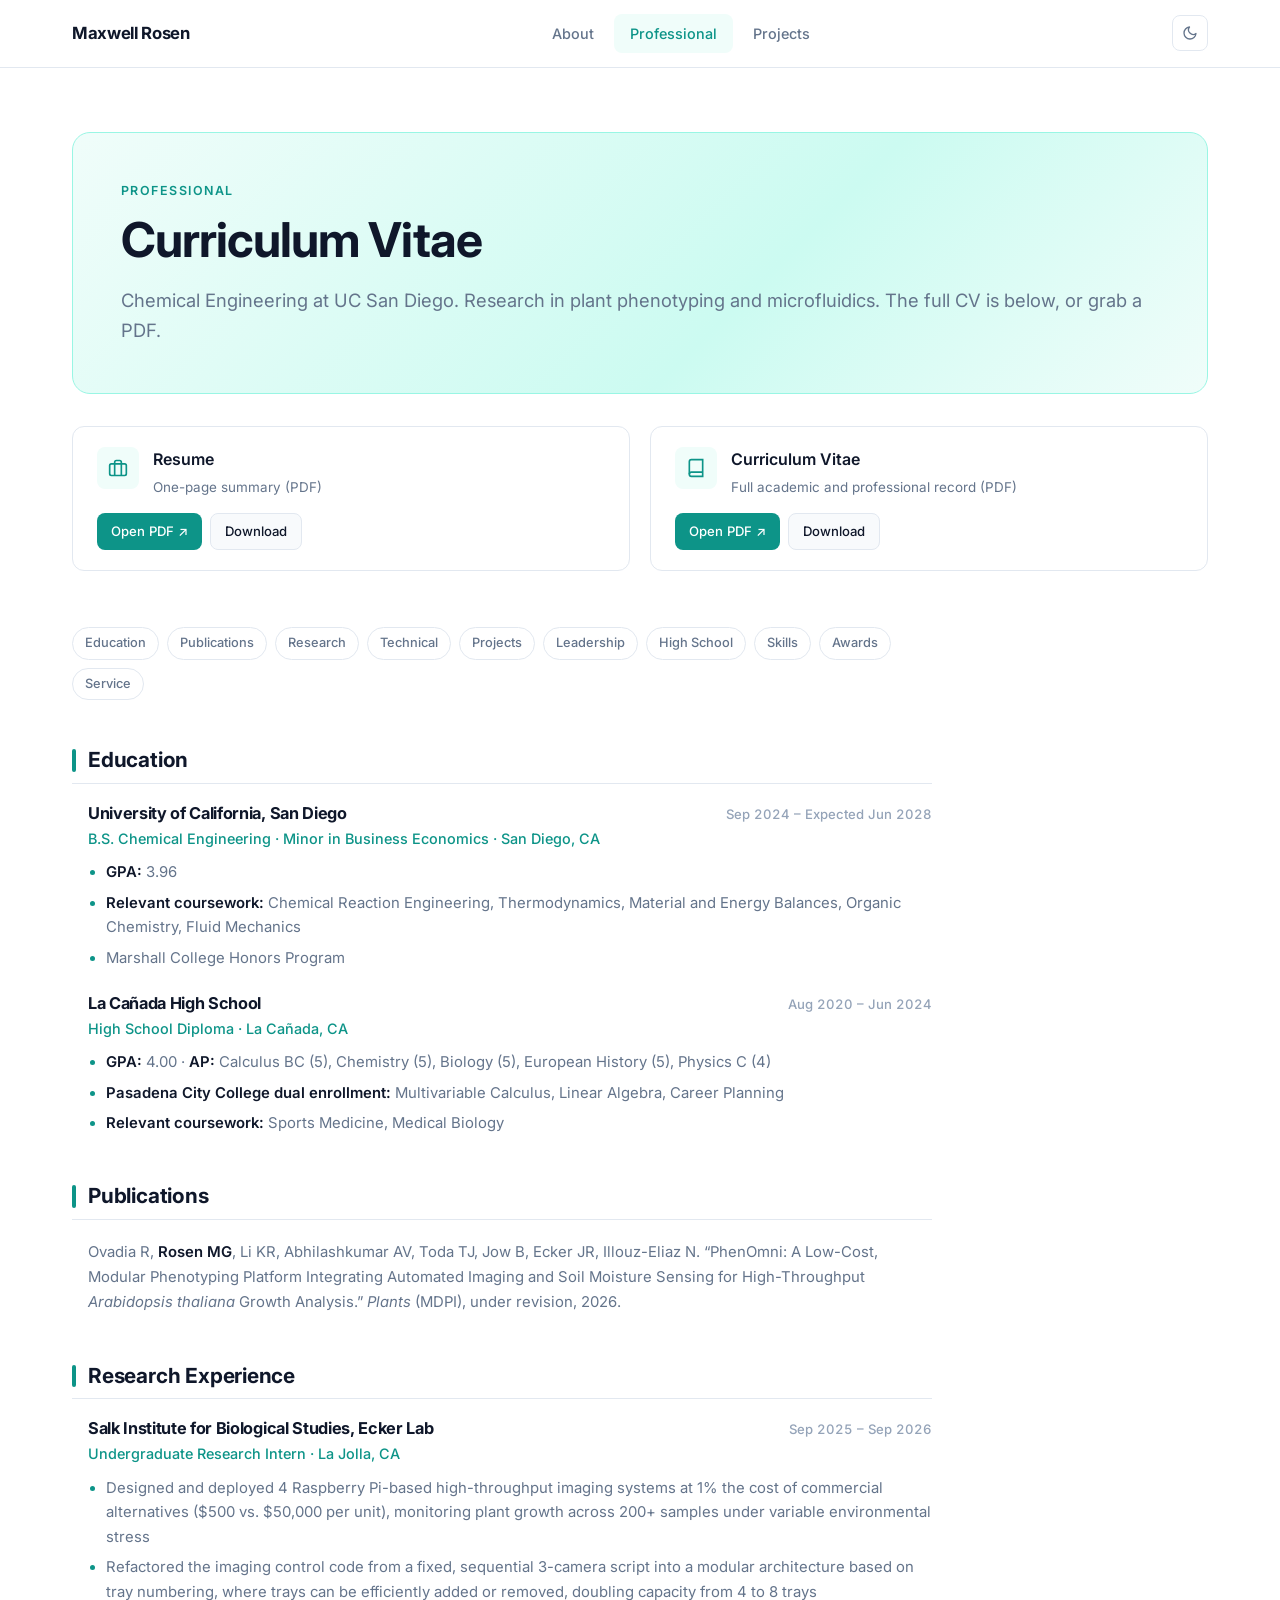
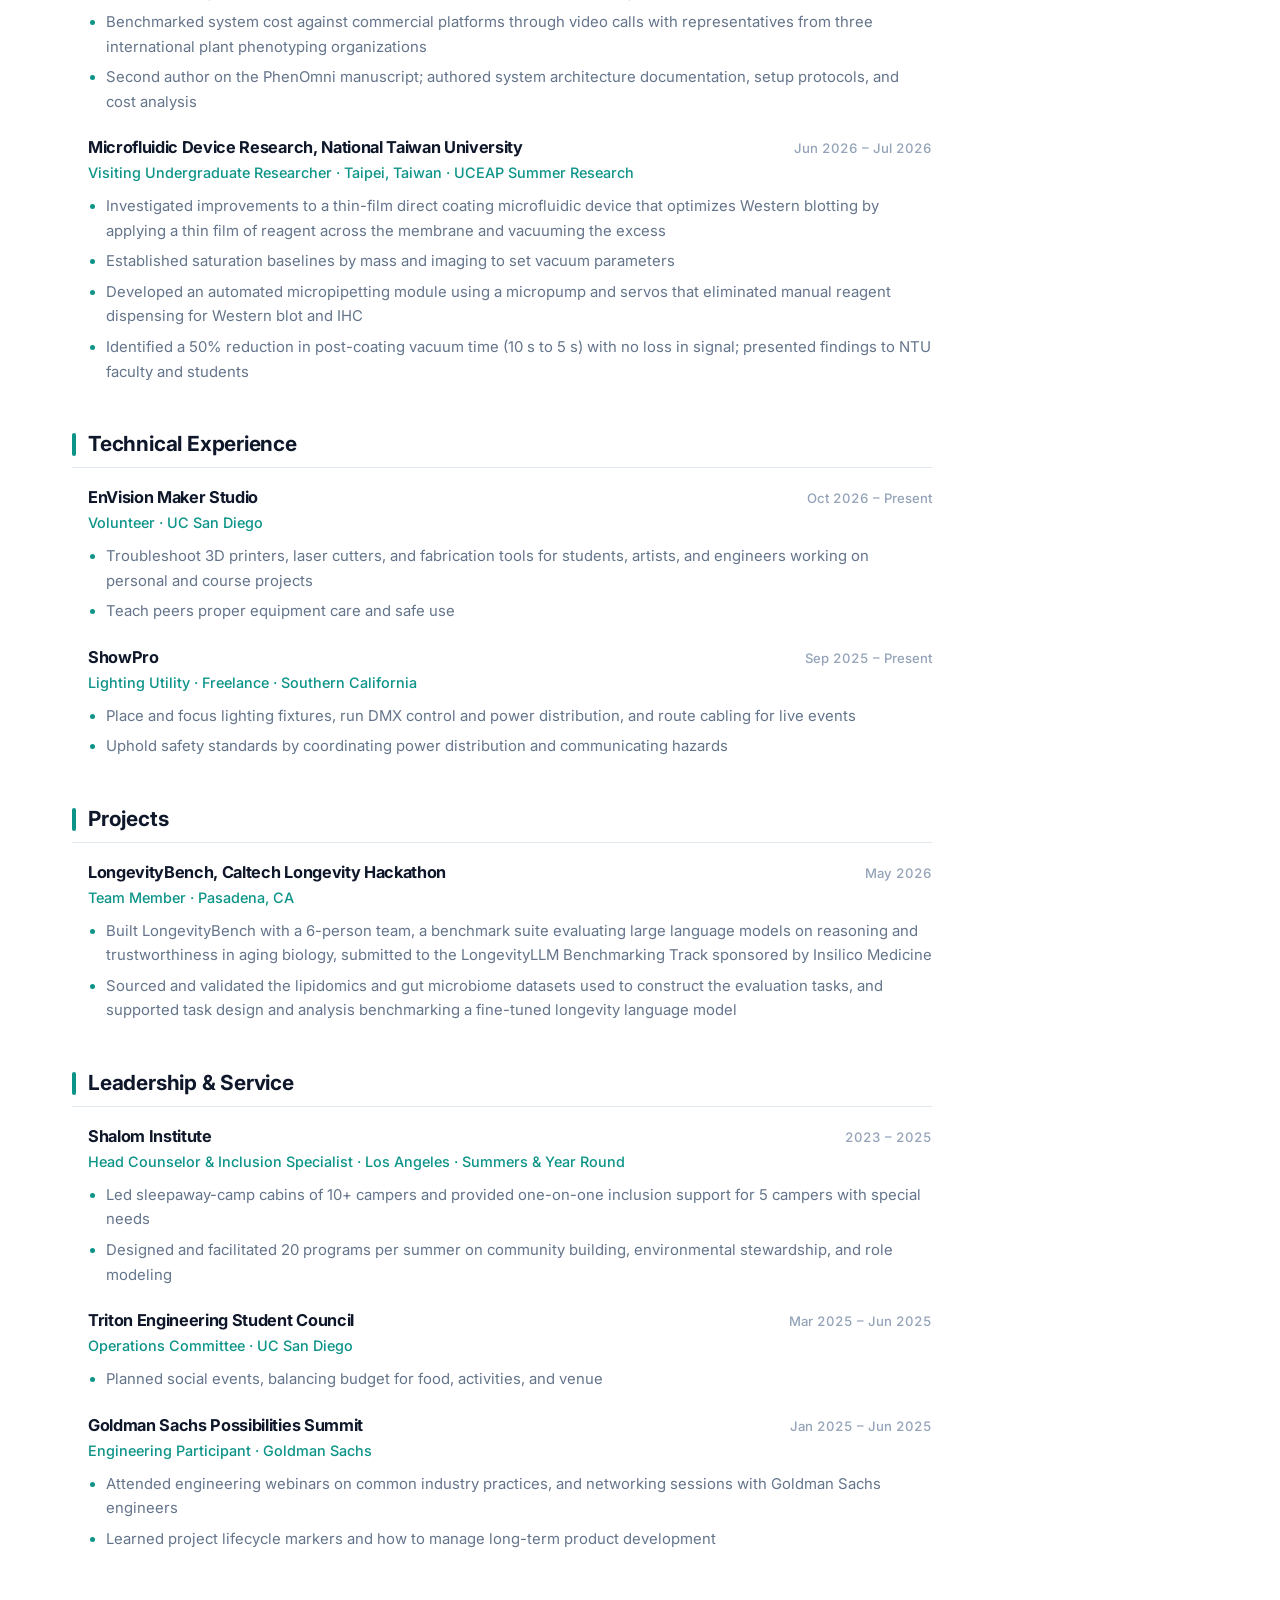
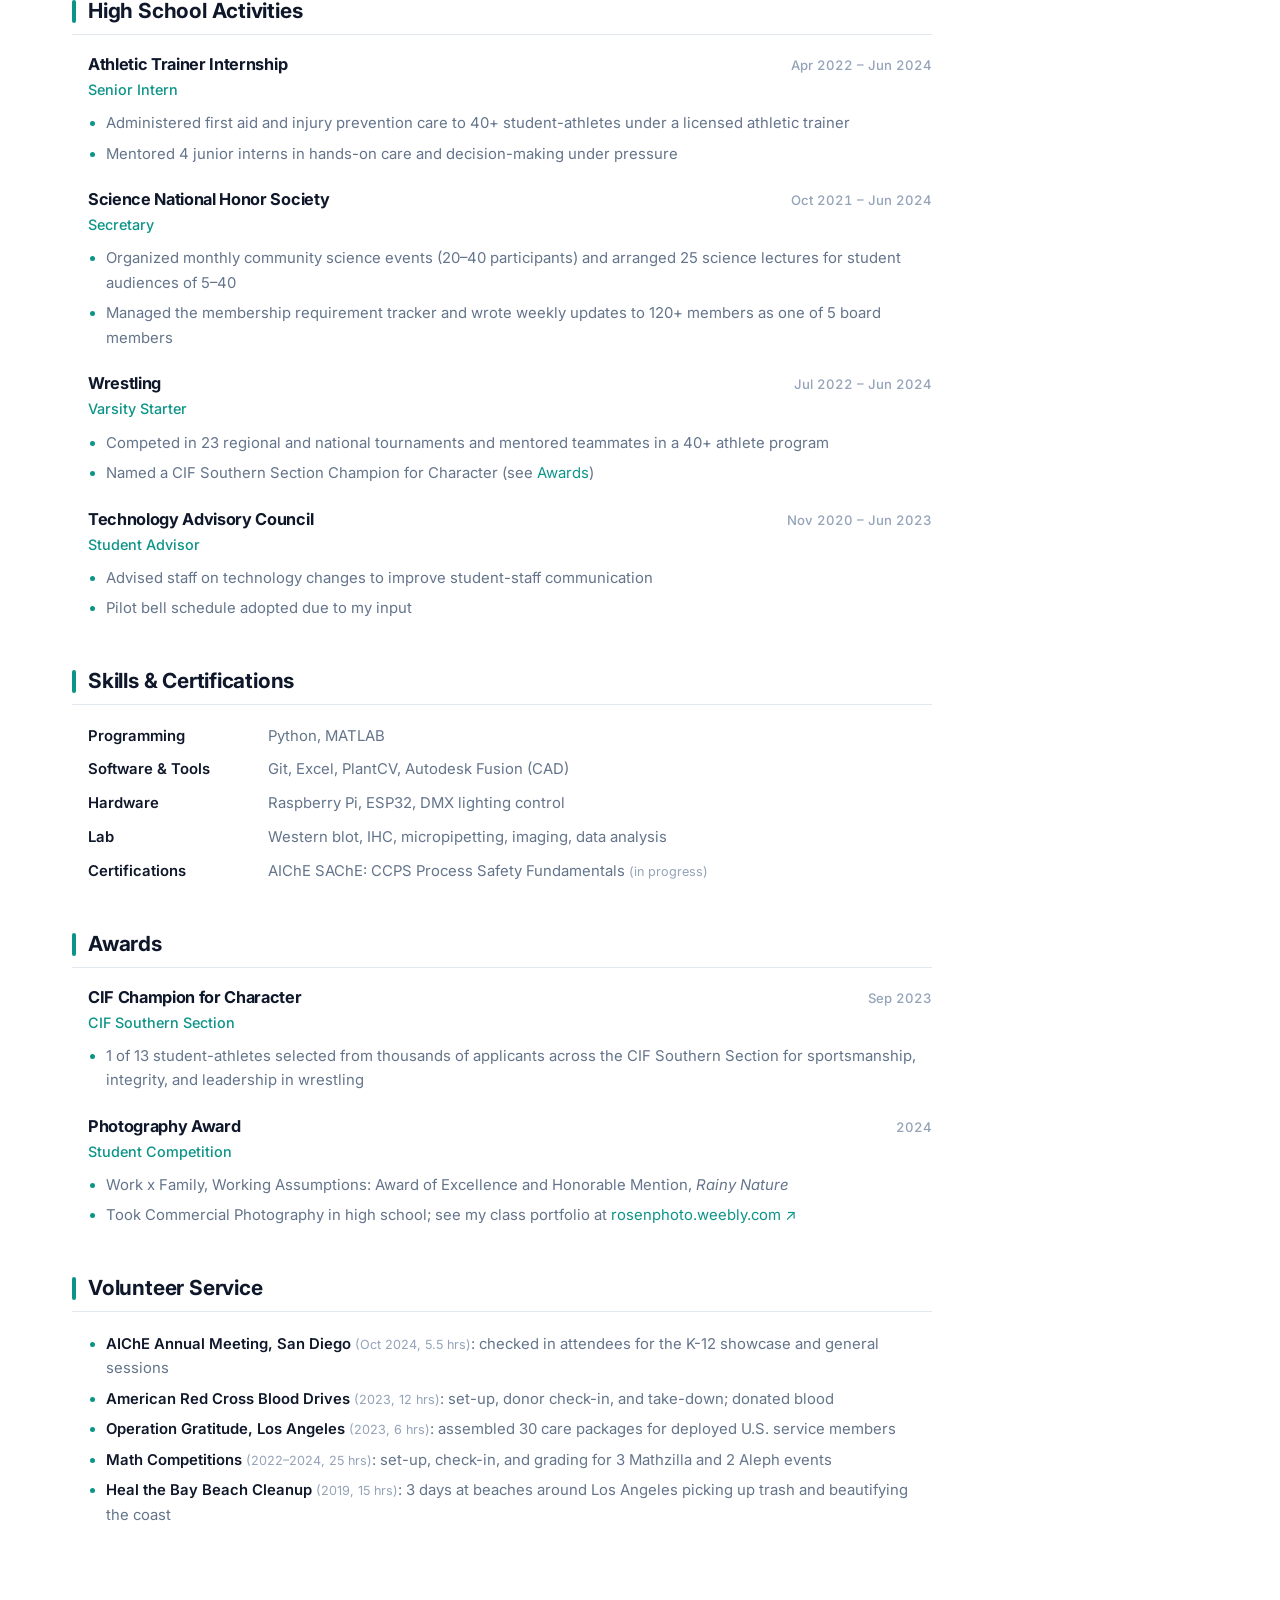
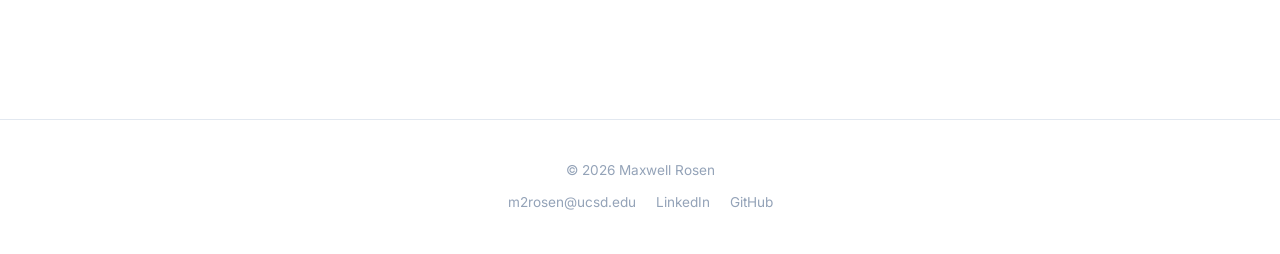
==== professional.html @ 4162cc4f "Add interest popups, text CV, and tighten Projects header - Interest cards on the About page open po" ====
<!DOCTYPE html>
<html lang="en">
<head>
  <meta charset="UTF-8">
  <meta name="viewport" content="width=device-width, initial-scale=1.0">
  <!--
    HOW TO UPDATE THIS PAGE
    - PDFs: upload to documents/ with the exact names resume.pdf and cv.pdf (replace the old file).
    - Text CV: edit the <section class="cv-section"> blocks below. Each job/item is one
      <article class="cv-entry">. Delete or copy a whole <article> to remove or add an entry.
    - Do not put a phone number or home address on this page.
  -->
  <title>Professional — Maxwell Rosen</title>
  <meta property="og:type"  content="website">
  <meta property="og:url"   content="https://maximizizer.github.io/maxwellrosen/professional.html">
  <meta property="og:title" content="Maxwell Rosen">
  <meta property="og:image" content="https://maximizizer.github.io/maxwellrosen/images/photos/headshot.jpg">
  <meta name="twitter:card"  content="summary_large_image">
  <meta name="twitter:title" content="Maxwell Rosen">
  <meta name="twitter:image" content="https://maximizizer.github.io/maxwellrosen/images/photos/headshot.jpg">
  <link rel="icon" type="image/svg+xml" href="favicon.svg">
  <script>
    (function() {
      var saved = localStorage.getItem('theme');
      var system = window.matchMedia('(prefers-color-scheme: dark)').matches;
      if (saved === 'dark' || (!saved && system)) {
        document.documentElement.setAttribute('data-theme', 'dark');
      }
    })();
  </script>
  <link rel="stylesheet" href="css/style.css">
  <style>
    /* Teal gradient accent for professional page header */
    .pro-hero {
      background: linear-gradient(135deg, #f0fdfa 0%, #ccfbf1 60%, #f0fdfa 100%);
      border-radius: 18px;
      padding: 48px;
      margin-bottom: 32px;
      border: 1px solid #99f6e4;
    }
    [data-theme="dark"] .pro-hero {
      background: linear-gradient(135deg, rgba(20,184,166,0.08) 0%, rgba(20,184,166,0.14) 60%, rgba(20,184,166,0.08) 100%);
      border-color: rgba(20,184,166,0.25);
    }
    @media (max-width: 768px) {
      .pro-hero { padding: 32px 24px; }
    }
  </style>
</head>
<body>

<!-- ── Navigation ──────────────────────────────────────────── -->
<nav class="nav">
  <div class="nav-inner">
    <a class="nav-brand" href="index.html">Maxwell Rosen</a>
    <div class="nav-links">
      <a href="index.html">About</a>
      <a href="professional.html">Professional</a>
      <a href="projects.html">Projects</a>
    </div>
    <button class="theme-toggle" aria-label="Toggle dark mode"></button>
    <button class="nav-hamburger" id="hamburger" aria-label="Open menu" aria-expanded="false">
      <span></span><span></span><span></span>
    </button>
  </div>
</nav>
<div class="nav-drawer" id="nav-drawer">
  <a href="index.html">About</a>
  <a href="professional.html">Professional</a>
  <a href="projects.html">Projects</a>
</div>

<!-- ── Main ──────────────────────────────────────────────────── -->
<main>
  <div class="page">

    <!-- Hero -->
    <div class="pro-hero">
      <p class="section-label">Professional</p>
      <h1 class="page-title">Curriculum Vitae</h1>
      <p class="page-subtitle">
        Chemical Engineering at UC San Diego. Research in plant phenotyping and microfluidics.
        The full CV is below, or grab a PDF.
      </p>
    </div>

    <!-- ═══════════════════════════════════════════
         PDF DOWNLOADS
         ═══════════════════════════════════════════ -->
    <div class="doc-grid doc-grid-compact">

      <div class="doc-card">
        <div class="doc-card-header">
          <div class="doc-icon">
            <svg width="20" height="20" viewBox="0 0 24 24" fill="none" stroke="currentColor" stroke-width="2">
              <path d="M20 7H4a2 2 0 0 0-2 2v10a2 2 0 0 0 2 2h16a2 2 0 0 0 2-2V9a2 2 0 0 0-2-2z"/>
              <path d="M16 21V5a2 2 0 0 0-2-2h-4a2 2 0 0 0-2 2v16"/>
            </svg>
          </div>
          <div>
            <div class="doc-card-title">Resume</div>
            <div class="doc-card-desc">One-page summary (PDF)</div>
          </div>
        </div>
        <div class="doc-card-actions">
          <a class="btn btn-primary btn-sm" href="documents/resume.pdf" target="_blank" rel="noopener">Open PDF ↗</a>
          <a class="btn btn-secondary btn-sm" href="documents/resume.pdf" download>Download</a>
        </div>
      </div>

      <div class="doc-card">
        <div class="doc-card-header">
          <div class="doc-icon">
            <svg width="20" height="20" viewBox="0 0 24 24" fill="none" stroke="currentColor" stroke-width="2">
              <path d="M4 19.5A2.5 2.5 0 0 1 6.5 17H20"/>
              <path d="M6.5 2H20v20H6.5A2.5 2.5 0 0 1 4 19.5v-15A2.5 2.5 0 0 1 6.5 2z"/>
            </svg>
          </div>
          <div>
            <div class="doc-card-title">Curriculum Vitae</div>
            <div class="doc-card-desc">Full academic and professional record (PDF)</div>
          </div>
        </div>
        <div class="doc-card-actions">
          <a class="btn btn-primary btn-sm" href="documents/cv.pdf" target="_blank" rel="noopener">Open PDF ↗</a>
          <a class="btn btn-secondary btn-sm" href="documents/cv.pdf" download>Download</a>
        </div>
      </div>

    </div>

    <!-- ═══════════════════════════════════════════
         TEXT CV
         Source: documents/cv.pdf. Keep in sync when the PDF changes.
         ═══════════════════════════════════════════ -->
    <div class="cv">

      <nav class="cv-jump" aria-label="CV sections">
        <a href="#education">Education</a>
        <a href="#publications">Publications</a>
        <a href="#research">Research</a>
        <a href="#technical">Technical</a>
        <a href="#projects">Projects</a>
        <a href="#leadership">Leadership</a>
        <a href="#high-school">High School</a>
        <a href="#skills">Skills</a>
        <a href="#awards">Awards</a>
        <a href="#service">Service</a>
      </nav>

      <!-- ── Education ── -->
      <section class="cv-section" id="education">
        <h2 class="cv-heading">Education</h2>

        <article class="cv-entry">
          <div class="cv-entry-head">
            <h3 class="cv-entry-title">University of California, San Diego</h3>
            <span class="cv-entry-date">Sep 2024 – Expected Jun 2028</span>
          </div>
          <p class="cv-entry-sub">B.S. Chemical Engineering · Minor in Business Economics · San Diego, CA</p>
          <ul>
            <li><strong>GPA:</strong> 3.96</li>
            <li><strong>Relevant coursework:</strong> Chemical Reaction Engineering, Thermodynamics, Material and Energy Balances, Organic Chemistry, Fluid Mechanics</li>
            <li>Marshall College Honors Program</li>
          </ul>
        </article>

        <article class="cv-entry">
          <div class="cv-entry-head">
            <h3 class="cv-entry-title">La Cañada High School</h3>
            <span class="cv-entry-date">Aug 2020 – Jun 2024</span>
          </div>
          <p class="cv-entry-sub">High School Diploma · La Cañada, CA</p>
          <ul>
            <li><strong>GPA:</strong> 4.00 · <strong>AP:</strong> Calculus BC (5), Chemistry (5), Biology (5), European History (5), Physics C (4)</li>
            <li><strong>Pasadena City College dual enrollment:</strong> Multivariable Calculus, Linear Algebra, Career Planning</li>
            <li><strong>Relevant coursework:</strong> Sports Medicine, Medical Biology</li>
          </ul>
        </article>
      </section>

      <!-- ── Publications ── -->
      <section class="cv-section" id="publications">
        <h2 class="cv-heading">Publications</h2>

        <article class="cv-entry cv-pub">
          <p>
            Ovadia R, <strong>Rosen MG</strong>, Li KR, Abhilashkumar AV, Toda TJ, Jow B, Ecker JR, Illouz-Eliaz N.
            “PhenOmni: A Low-Cost, Modular Phenotyping Platform Integrating Automated Imaging and Soil
            Moisture Sensing for High-Throughput <em>Arabidopsis thaliana</em> Growth Analysis.”
            <em>Plants</em> (MDPI), under revision, 2026.
          </p>
        </article>
      </section>

      <!-- ── Research Experience ── -->
      <section class="cv-section" id="research">
        <h2 class="cv-heading">Research Experience</h2>

        <article class="cv-entry">
          <div class="cv-entry-head">
            <h3 class="cv-entry-title">Salk Institute for Biological Studies, Ecker Lab</h3>
            <span class="cv-entry-date">Sep 2025 – Sep 2026</span>
          </div>
          <p class="cv-entry-sub">Undergraduate Research Intern · La Jolla, CA</p>
          <ul>
            <li>Designed and deployed 4 Raspberry Pi-based high-throughput imaging systems at 1% the cost of commercial alternatives ($500 vs. $50,000 per unit), monitoring plant growth across 200+ samples under variable environmental stress</li>
            <li>Refactored the imaging control code from a fixed, sequential 3-camera script into a modular architecture based on tray numbering, where trays can be efficiently added or removed, doubling capacity from 4 to 8 trays</li>
            <li>Benchmarked system cost against commercial platforms through video calls with representatives from three international plant phenotyping organizations</li>
            <li>Second author on the PhenOmni manuscript; authored system architecture documentation, setup protocols, and cost analysis</li>
          </ul>
        </article>

        <article class="cv-entry">
          <div class="cv-entry-head">
            <h3 class="cv-entry-title">Microfluidic Device Research, National Taiwan University</h3>
            <span class="cv-entry-date">Jun 2026 – Jul 2026</span>
          </div>
          <p class="cv-entry-sub">Visiting Undergraduate Researcher · Taipei, Taiwan · UCEAP Summer Research</p>
          <ul>
            <li>Investigated improvements to a thin-film direct coating microfluidic device that optimizes Western blotting by applying a thin film of reagent across the membrane and vacuuming the excess</li>
            <li>Established saturation baselines by mass and imaging to set vacuum parameters</li>
            <li>Developed an automated micropipetting module using a micropump and servos that eliminated manual reagent dispensing for Western blot and IHC</li>
            <li>Identified a 50% reduction in post-coating vacuum time (10 s to 5 s) with no loss in signal; presented findings to NTU faculty and students</li>
          </ul>
        </article>
      </section>

      <!-- ── Technical Experience ── -->
      <section class="cv-section" id="technical">
        <h2 class="cv-heading">Technical Experience</h2>

        <article class="cv-entry">
          <div class="cv-entry-head">
            <h3 class="cv-entry-title">EnVision Maker Studio</h3>
            <span class="cv-entry-date">Oct 2026 – Present</span>
          </div>
          <p class="cv-entry-sub">Volunteer · UC San Diego</p>
          <ul>
            <li>Troubleshoot 3D printers, laser cutters, and fabrication tools for students, artists, and engineers working on personal and course projects</li>
            <li>Teach peers proper equipment care and safe use</li>
          </ul>
        </article>

        <article class="cv-entry">
          <div class="cv-entry-head">
            <h3 class="cv-entry-title">ShowPro</h3>
            <span class="cv-entry-date">Sep 2025 – Present</span>
          </div>
          <p class="cv-entry-sub">Lighting Utility · Freelance · Southern California</p>
          <ul>
            <li>Place and focus lighting fixtures, run DMX control and power distribution, and route cabling for live events</li>
            <li>Uphold safety standards by coordinating power distribution and communicating hazards</li>
          </ul>
        </article>
      </section>

      <!-- ── Projects ── -->
      <section class="cv-section" id="projects">
        <h2 class="cv-heading">Projects</h2>

        <article class="cv-entry">
          <div class="cv-entry-head">
            <h3 class="cv-entry-title">LongevityBench, Caltech Longevity Hackathon</h3>
            <span class="cv-entry-date">May 2026</span>
          </div>
          <p class="cv-entry-sub">Team Member · Pasadena, CA</p>
          <ul>
            <li>Built LongevityBench with a 6-person team, a benchmark suite evaluating large language models on reasoning and trustworthiness in aging biology, submitted to the LongevityLLM Benchmarking Track sponsored by Insilico Medicine</li>
            <li>Sourced and validated the lipidomics and gut microbiome datasets used to construct the evaluation tasks, and supported task design and analysis benchmarking a fine-tuned longevity language model</li>
          </ul>
        </article>
      </section>

      <!-- ── Leadership & Service ── -->
      <section class="cv-section" id="leadership">
        <h2 class="cv-heading">Leadership &amp; Service</h2>

        <article class="cv-entry">
          <div class="cv-entry-head">
            <h3 class="cv-entry-title">Shalom Institute</h3>
            <span class="cv-entry-date">2023 – 2025</span>
          </div>
          <p class="cv-entry-sub">Head Counselor &amp; Inclusion Specialist · Los Angeles · Summers &amp; Year Round</p>
          <ul>
            <li>Led sleepaway-camp cabins of 10+ campers and provided one-on-one inclusion support for 5 campers with special needs</li>
            <li>Designed and facilitated 20 programs per summer on community building, environmental stewardship, and role modeling</li>
          </ul>
        </article>

        <article class="cv-entry">
          <div class="cv-entry-head">
            <h3 class="cv-entry-title">Triton Engineering Student Council</h3>
            <span class="cv-entry-date">Mar 2025 – Jun 2025</span>
          </div>
          <p class="cv-entry-sub">Operations Committee · UC San Diego</p>
          <ul>
            <li>Planned social events, balancing budget for food, activities, and venue</li>
          </ul>
        </article>

        <article class="cv-entry">
          <div class="cv-entry-head">
            <h3 class="cv-entry-title">Goldman Sachs Possibilities Summit</h3>
            <span class="cv-entry-date">Jan 2025 – Jun 2025</span>
          </div>
          <p class="cv-entry-sub">Engineering Participant · Goldman Sachs</p>
          <ul>
            <li>Attended engineering webinars on common industry practices, and networking sessions with Goldman Sachs engineers</li>
            <li>Learned project lifecycle markers and how to manage long-term product development</li>
          </ul>
        </article>
      </section>

      <!-- ── High School Activities ── -->
      <section class="cv-section" id="high-school">
        <h2 class="cv-heading">High School Activities</h2>

        <article class="cv-entry">
          <div class="cv-entry-head">
            <h3 class="cv-entry-title">Athletic Trainer Internship</h3>
            <span class="cv-entry-date">Apr 2022 – Jun 2024</span>
          </div>
          <p class="cv-entry-sub">Senior Intern</p>
          <ul>
            <li>Administered first aid and injury prevention care to 40+ student-athletes under a licensed athletic trainer</li>
            <li>Mentored 4 junior interns in hands-on care and decision-making under pressure</li>
          </ul>
        </article>

        <article class="cv-entry">
          <div class="cv-entry-head">
            <h3 class="cv-entry-title">Science National Honor Society</h3>
            <span class="cv-entry-date">Oct 2021 – Jun 2024</span>
          </div>
          <p class="cv-entry-sub">Secretary</p>
          <ul>
            <li>Organized monthly community science events (20–40 participants) and arranged 25 science lectures for student audiences of 5–40</li>
            <li>Managed the membership requirement tracker and wrote weekly updates to 120+ members as one of 5 board members</li>
          </ul>
        </article>

        <article class="cv-entry">
          <div class="cv-entry-head">
            <h3 class="cv-entry-title">Wrestling</h3>
            <span class="cv-entry-date">Jul 2022 – Jun 2024</span>
          </div>
          <p class="cv-entry-sub">Varsity Starter</p>
          <ul>
            <li>Competed in 23 regional and national tournaments and mentored teammates in a 40+ athlete program</li>
            <li>Named a CIF Southern Section Champion for Character (see <a href="#awards">Awards</a>)</li>
          </ul>
        </article>

        <article class="cv-entry">
          <div class="cv-entry-head">
            <h3 class="cv-entry-title">Technology Advisory Council</h3>
            <span class="cv-entry-date">Nov 2020 – Jun 2023</span>
          </div>
          <p class="cv-entry-sub">Student Advisor</p>
          <ul>
            <li>Advised staff on technology changes to improve student-staff communication</li>
            <li>Pilot bell schedule adopted due to my input</li>
          </ul>
        </article>
      </section>

      <!-- ── Skills & Certifications ── -->
      <section class="cv-section" id="skills">
        <h2 class="cv-heading">Skills &amp; Certifications</h2>

        <dl class="cv-skills">
          <dt>Programming</dt>
          <dd>Python, MATLAB</dd>
          <dt>Software &amp; Tools</dt>
          <dd>Git, Excel, PlantCV, Autodesk Fusion (CAD)</dd>
          <dt>Hardware</dt>
          <dd>Raspberry Pi, ESP32, DMX lighting control</dd>
          <dt>Lab</dt>
          <dd>Western blot, IHC, micropipetting, imaging, data analysis</dd>
          <dt>Certifications</dt>
          <dd>AIChE SAChE: CCPS Process Safety Fundamentals <span class="cv-muted">(in progress)</span></dd>
        </dl>
      </section>

      <!-- ── Awards ── -->
      <section class="cv-section" id="awards">
        <h2 class="cv-heading">Awards</h2>

        <article class="cv-entry">
          <div class="cv-entry-head">
            <h3 class="cv-entry-title">CIF Champion for Character</h3>
            <span class="cv-entry-date">Sep 2023</span>
          </div>
          <p class="cv-entry-sub">CIF Southern Section</p>
          <ul>
            <li>1 of 13 student-athletes selected from thousands of applicants across the CIF Southern Section for sportsmanship, integrity, and leadership in wrestling</li>
          </ul>
        </article>

        <article class="cv-entry">
          <div class="cv-entry-head">
            <h3 class="cv-entry-title">Photography Award</h3>
            <span class="cv-entry-date">2024</span>
          </div>
          <p class="cv-entry-sub">Student Competition</p>
          <ul>
            <li>Work x Family, Working Assumptions: Award of Excellence and Honorable Mention, <em>Rainy Nature</em></li>
            <li>Took Commercial Photography in high school; see my class portfolio at <a href="https://rosenphoto.weebly.com/" target="_blank" rel="noopener">rosenphoto.weebly.com ↗</a></li>
          </ul>
        </article>
      </section>

      <!-- ── Volunteer Service ── -->
      <section class="cv-section" id="service">
        <h2 class="cv-heading">Volunteer Service</h2>

        <ul class="cv-list">
          <li><strong>AIChE Annual Meeting, San Diego</strong> <span class="cv-muted">(Oct 2024, 5.5 hrs)</span>: checked in attendees for the K-12 showcase and general sessions</li>
          <li><strong>American Red Cross Blood Drives</strong> <span class="cv-muted">(2023, 12 hrs)</span>: set-up, donor check-in, and take-down; donated blood</li>
          <li><strong>Operation Gratitude, Los Angeles</strong> <span class="cv-muted">(2023, 6 hrs)</span>: assembled 30 care packages for deployed U.S. service members</li>
          <li><strong>Math Competitions</strong> <span class="cv-muted">(2022–2024, 25 hrs)</span>: set-up, check-in, and grading for 3 Mathzilla and 2 Aleph events</li>
          <li><strong>Heal the Bay Beach Cleanup</strong> <span class="cv-muted">(2019, 15 hrs)</span>: 3 days at beaches around Los Angeles picking up trash and beautifying the coast</li>
        </ul>
      </section>

    </div><!-- /cv -->

  </div><!-- /page -->
</main>

<!-- ── Footer ──────────────────────────────────────────────── -->
<footer class="footer">
  <p>© <span id="year"></span> Maxwell Rosen</p>
  <div style="display:flex;justify-content:center;gap:20px;margin-top:10px;">
    <a href="mailto:m2rosen@ucsd.edu" style="color:var(--text-light);font-size:0.85rem;">m2rosen@ucsd.edu</a>
    <a href="https://www.linkedin.com/in/maxwell-rosen-242777299/" target="_blank" rel="noopener" style="color:var(--text-light);font-size:0.85rem;">LinkedIn</a>
    <a href="https://github.com/Maximizizer" target="_blank" rel="noopener" style="color:var(--text-light);font-size:0.85rem;">GitHub</a>
  </div>
</footer>

<script>
  document.getElementById('year').textContent = new Date().getFullYear();
</script>
<script src="js/main.js"></script>
</body>
</html>
---- css/style.css ----
/* ============================================================
   PERSONAL WEBSITE — STYLESHEET
   ============================================================ */

/* Google Fonts */
@import url('https://fonts.googleapis.com/css2?family=Inter:wght@300;400;500;600;700&family=Lora:ital,wght@0,400;0,600;1,400&display=swap');

/* ── Variables ─────────────────────────────────────────────── */
:root {
  --bg:           #ffffff;
  --bg-alt:       #f8fafc;
  --bg-card:      #ffffff;
  --text:         #0f172a;
  --text-muted:   #64748b;
  --text-light:   #94a3b8;
  --accent:       #0d9488;
  --accent-hover: #0f766e;
  --accent-soft:  #f0fdfa;
  --border:       #e2e8f0;
  --border-hover: #cbd5e1;
  --radius-sm:    8px;
  --radius:       12px;
  --radius-lg:    18px;
  --shadow:       0 1px 3px rgba(0,0,0,0.07), 0 1px 2px rgba(0,0,0,0.05);
  --shadow-md:    0 4px 12px rgba(0,0,0,0.08);
  --shadow-lg:    0 12px 32px rgba(0,0,0,0.10);
  --font:         'Inter', -apple-system, BlinkMacSystemFont, sans-serif;
  --font-serif:   'Lora', Georgia, serif;
  --nav-height:   68px;
  --max-width:    1200px;
  --transition:   0.2s ease;
}

/* ── Dark Mode Variables ────────────────────────────────────── */
[data-theme="dark"] {
  --bg:           #111827;
  --bg-alt:       #1f2937;
  --bg-card:      #1f2937;
  --text:         #f9fafb;
  --text-muted:   #9ca3af;
  --text-light:   #6b7280;
  --accent:       #14b8a6;
  --accent-hover: #0d9488;
  --accent-soft:  rgba(20, 184, 166, 0.12);
  --border:       #374151;
  --border-hover: #4b5563;
  --shadow:       0 1px 3px rgba(0,0,0,0.3), 0 1px 2px rgba(0,0,0,0.2);
  --shadow-md:    0 4px 12px rgba(0,0,0,0.4);
  --shadow-lg:    0 12px 32px rgba(0,0,0,0.5);
}

/* ── Reset & Base ───────────────────────────────────────────── */
*, *::before, *::after { box-sizing: border-box; margin: 0; padding: 0; }

html { scroll-behavior: smooth; font-size: 16px; }

body {
  font-family: var(--font);
  background: var(--bg);
  color: var(--text);
  line-height: 1.6;
  -webkit-font-smoothing: antialiased;
  min-height: 100vh;
  transition: background-color 0.25s ease, color 0.25s ease;
}

img { display: block; max-width: 100%; }
a { color: var(--accent); text-decoration: none; }
a:hover { text-decoration: underline; }

/* ── Navigation ─────────────────────────────────────────────── */
.nav {
  position: sticky;
  top: 0;
  z-index: 100;
  height: var(--nav-height);
  background: rgba(255,255,255,0.90);
  backdrop-filter: blur(12px);
  border-bottom: 1px solid var(--border);
  display: flex;
  align-items: center;
  transition: background-color 0.25s ease, border-color 0.25s ease;
}
[data-theme="dark"] .nav { background: rgba(17,24,39,0.90); }

.nav-inner {
  width: 100%;
  max-width: var(--max-width);
  margin: 0 auto;
  padding: 0 32px;
  display: flex;
  align-items: center;
  justify-content: space-between;
}

.nav-brand {
  font-size: 1.05rem;
  font-weight: 700;
  color: var(--text);
  letter-spacing: -0.02em;
  text-decoration: none;
}
.nav-brand:hover { text-decoration: none; color: var(--accent); }

.nav-links {
  display: flex;
  align-items: center;
  gap: 4px;
}

.nav-links a {
  padding: 8px 16px;
  border-radius: var(--radius-sm);
  font-size: 0.9rem;
  font-weight: 500;
  color: var(--text-muted);
  transition: color var(--transition), background var(--transition);
  text-decoration: none;
}
.nav-links a:hover { color: var(--text); background: var(--bg-alt); text-decoration: none; }
.nav-links a.active { color: var(--accent); background: var(--accent-soft); }

.nav-hamburger {
  display: none;
  flex-direction: column;
  gap: 5px;
  cursor: pointer;
  padding: 8px;
  border: none;
  background: none;
}
/* Theme toggle button */
.theme-toggle {
  display: flex;
  align-items: center;
  justify-content: center;
  width: 36px;
  height: 36px;
  border-radius: var(--radius-sm);
  border: 1px solid var(--border);
  background: none;
  color: var(--text-muted);
  cursor: pointer;
  transition: all var(--transition);
  flex-shrink: 0;
}
.theme-toggle:hover { background: var(--bg-alt); color: var(--text); }

.nav-hamburger span {
  display: block;
  width: 22px;
  height: 2px;
  background: var(--text);
  border-radius: 2px;
  transition: var(--transition);
}

/* Mobile nav drawer */
.nav-drawer {
  display: none;
  position: fixed;
  inset: var(--nav-height) 0 0 0;
  background: var(--bg);
  z-index: 99;
  padding: 24px 32px;
  flex-direction: column;
  gap: 8px;
  border-top: 1px solid var(--border);
}
.nav-drawer a {
  padding: 14px 16px;
  border-radius: var(--radius-sm);
  font-size: 1rem;
  font-weight: 500;
  color: var(--text-muted);
  text-decoration: none;
}
.nav-drawer a.active { color: var(--accent); background: var(--accent-soft); }

/* ── Page Layout ────────────────────────────────────────────── */
.page { padding: 64px 32px; max-width: var(--max-width); margin: 0 auto; }
.page-wide { padding: 64px 32px; max-width: 1200px; margin: 0 auto; }

/* ── Typography ─────────────────────────────────────────────── */
.section-label {
  font-size: 0.78rem;
  font-weight: 600;
  text-transform: uppercase;
  letter-spacing: 0.12em;
  color: var(--accent);
  margin-bottom: 10px;
}

h1, h2, h3 { line-height: 1.2; letter-spacing: -0.02em; }

.page-title {
  font-size: clamp(2rem, 5vw, 3rem);
  font-weight: 700;
  color: var(--text);
  margin-bottom: 16px;
}

.page-subtitle {
  font-size: 1.15rem;
  color: var(--text-muted);
  line-height: 1.65;
}

.section-title {
  font-size: 1.5rem;
  font-weight: 700;
  color: var(--text);
  margin-bottom: 8px;
}

.section-desc {
  color: var(--text-muted);
  font-size: 0.95rem;
  margin-bottom: 32px;
}

/* ── Divider ────────────────────────────────────────────────── */
.divider {
  border: none;
  border-top: 1px solid var(--border);
  margin: 60px 0;
}

/* ── Buttons ────────────────────────────────────────────────── */
.btn {
  display: inline-flex;
  align-items: center;
  gap: 8px;
  padding: 10px 20px;
  border-radius: var(--radius-sm);
  font-size: 0.9rem;
  font-weight: 500;
  cursor: pointer;
  transition: all var(--transition);
  border: none;
  text-decoration: none;
  white-space: nowrap;
}
.btn:hover { text-decoration: none; }

.btn-primary {
  background: var(--accent);
  color: #fff;
}
.btn-primary:hover { background: var(--accent-hover); }

.btn-secondary {
  background: var(--bg-alt);
  color: var(--text);
  border: 1px solid var(--border);
}
.btn-secondary:hover { background: var(--border); border-color: var(--border-hover); }

.btn-ghost {
  background: transparent;
  color: var(--text-muted);
  border: 1px solid var(--border);
}
.btn-ghost:hover { background: var(--bg-alt); color: var(--text); }

.btn-sm { padding: 7px 14px; font-size: 0.82rem; }
.btn-icon { padding: 8px; }

/* ── Cards ──────────────────────────────────────────────────── */
.card {
  background: var(--bg-card);
  border: 1px solid var(--border);
  border-radius: var(--radius);
  padding: 24px;
  transition: border-color var(--transition), box-shadow var(--transition);
}
.card:hover {
  border-color: var(--border-hover);
  box-shadow: var(--shadow-md);
}

/* ── Tags ───────────────────────────────────────────────────── */
.tag {
  display: inline-flex;
  align-items: center;
  padding: 3px 10px;
  background: var(--bg-alt);
  border: 1px solid var(--border);
  border-radius: 999px;
  font-size: 0.78rem;
  font-weight: 500;
  color: var(--text-muted);
}
.tags { display: flex; flex-wrap: wrap; gap: 6px; }

/* ===== ABOUT PAGE ========================================== */

.hero {
  padding: 80px 0 60px;
  border-bottom: 1px solid var(--border);
  margin-bottom: 64px;
}

.hero-grid {
  display: grid;
  grid-template-columns: 1fr auto;
  gap: 40px;
  align-items: center;
}

.hero-greeting {
  font-size: 0.95rem;
  font-weight: 500;
  color: var(--text-muted);
  margin-bottom: 12px;
}

.hero-name {
  font-size: clamp(2.5rem, 6vw, 3.8rem);
  font-weight: 700;
  letter-spacing: -0.03em;
  color: var(--text);
  line-height: 1.1;
  margin-bottom: 16px;
}

.hero-role {
  font-size: 1.2rem;
  color: var(--accent);
  font-weight: 500;
  margin-bottom: 20px;
}

.hero-bio {
  font-size: 1.05rem;
  color: var(--text-muted);
  line-height: 1.7;
  margin-bottom: 32px;
}

.hero-links {
  display: flex;
  flex-wrap: wrap;
  gap: 12px;
}

.hero-avatar {
  width: 160px;
  height: 160px;
  border-radius: 50%;
  object-fit: cover;
  border: 3px solid var(--border);
  box-shadow: var(--shadow-md);
  flex-shrink: 0;
}

.hero-avatar-placeholder {
  width: 160px;
  height: 160px;
  border-radius: 50%;
  background: var(--bg-alt);
  border: 2px dashed var(--border);
  display: flex;
  align-items: center;
  justify-content: center;
  flex-shrink: 0;
  color: var(--text-light);
  font-size: 0.8rem;
  text-align: center;
  padding: 16px;
}

/* About section */
.about-text {
  font-size: 1.05rem;
  line-height: 1.8;
  color: var(--text-muted);
}
.about-text p + p { margin-top: 16px; }

.skill-pill {
  display: inline-flex;
  align-items: center;
  gap: 8px;
  padding: 10px 18px;
  background: var(--bg-alt);
  border: 1px solid var(--border);
  border-radius: 999px;
  font-size: 0.9rem;
  font-weight: 500;
  color: var(--text);
  transition: all var(--transition);
}
.skill-pill:hover {
  background: var(--accent-soft);
  border-color: var(--accent);
  color: var(--accent);
}

/* Photo grid */
.photo-grid {
  display: grid;
  grid-template-columns: repeat(auto-fill, minmax(220px, 1fr));
  gap: 16px;
  margin-top: 24px;
}

.photo-item {
  aspect-ratio: 4/3;
  border-radius: var(--radius);
  overflow: hidden;
  border: 1px solid var(--border);
  background: var(--bg-alt);
  position: relative;
}

.photo-item img {
  width: 100%;
  height: 100%;
  object-fit: cover;
  transition: transform 0.4s ease;
}
.photo-item:hover img { transform: scale(1.04); }

.photo-placeholder {
  width: 100%;
  height: 100%;
  display: flex;
  flex-direction: column;
  align-items: center;
  justify-content: center;
  color: var(--text-light);
  font-size: 0.8rem;
  gap: 8px;
  border: 2px dashed var(--border);
  border-radius: var(--radius);
  padding: 20px;
  text-align: center;
  min-height: 180px;
}

.photo-placeholder svg { opacity: 0.4; }

/* Interests grid */
.interests-grid {
  display: grid;
  grid-template-columns: repeat(auto-fill, minmax(240px, 1fr));
  gap: 16px;
  margin-top: 24px;
}

.interest-card {
  padding: 24px;
  background: var(--bg-alt);
  border-radius: var(--radius);
  border: 1px solid var(--border);
  transition: all var(--transition);
}
.interest-card:hover {
  border-color: var(--accent);
  background: var(--accent-soft);
  transform: translateY(-2px);
  box-shadow: var(--shadow-md);
}

.interest-icon {
  font-size: 1.8rem;
  margin-bottom: 12px;
  line-height: 1;
}

.interest-title {
  font-weight: 600;
  font-size: 0.95rem;
  margin-bottom: 6px;
  color: var(--text);
}

.interest-desc {
  font-size: 0.875rem;
  color: var(--text-muted);
  line-height: 1.55;
}

/* Clickable interest cards (open a popup) */
.interest-card[data-interest] {
  cursor: pointer;
  display: flex;
  flex-direction: column;
}
.interest-card[data-interest]:focus-visible {
  outline: 2px solid var(--accent);
  outline-offset: 2px;
}
.interest-more {
  margin-top: auto;
  padding-top: 12px;
  font-size: 0.8rem;
  font-weight: 600;
  color: var(--accent);
  opacity: 0.75;
  transition: opacity var(--transition), transform var(--transition);
}
.interest-card:hover .interest-more,
.interest-card:focus-visible .interest-more {
  opacity: 1;
  transform: translateX(3px);
}

/* Interest popup content (interests/*.html) */
.interest-content {
  font-size: 0.975rem;
  color: var(--text-muted);
  line-height: 1.75;
}
.interest-content > * + * { margin-top: 16px; }
.interest-content h3 {
  font-size: 0.78rem;
  font-weight: 600;
  text-transform: uppercase;
  letter-spacing: 0.12em;
  color: var(--accent);
  margin-top: 28px;
}
.interest-content strong { color: var(--text); font-weight: 600; }
.interest-content .modal-gallery { margin-top: 24px; }

.favorites-list {
  list-style: none;
  padding: 0;
  margin-top: 10px !important;
}
.favorites-list li {
  padding: 10px 0;
  border-bottom: 1px solid var(--border);
}
.favorites-list li:last-child { border-bottom: none; }
.fav-meta { color: var(--text-light); font-size: 0.875rem; }

.food-spot {
  padding: 18px 20px;
  background: var(--bg-alt);
  border: 1px solid var(--border);
  border-radius: var(--radius);
}
.food-spot h3 {
  margin-top: 0;
  font-size: 1rem;
  text-transform: none;
  letter-spacing: -0.01em;
  color: var(--text);
}
.food-spot p { margin-top: 6px; }
.food-spot .food-meta {
  font-size: 0.85rem;
  font-weight: 500;
  color: var(--accent);
}
.food-spot figure { margin: 12px 0 0; }
.food-spot img {
  width: 100%;
  border-radius: var(--radius-sm);
  border: 1px solid var(--border);
  cursor: zoom-in;
  display: block;
}

.photo-tile-placeholder {
  aspect-ratio: 4/3;
  border-radius: var(--radius-sm);
  background: var(--bg-alt);
  border: 2px dashed var(--border);
  display: flex;
  align-items: center;
  justify-content: center;
  color: var(--text-light);
  font-size: 0.8rem;
}

.placeholder-note {
  font-size: 0.8rem;
  padding: 8px 12px;
  border-radius: var(--radius-sm);
  background: #fef3c7;
  color: #92400e;
}
[data-theme="dark"] .placeholder-note {
  background: rgba(251, 191, 36, 0.12);
  color: #fbbf24;
}

.interest-loading { color: var(--text-light); }
.interest-error {
  display: flex;
  flex-direction: column;
  gap: 6px;
  color: var(--text-muted);
  font-size: 0.9rem;
}
.interest-error strong { color: var(--text); }

[data-lightbox] { cursor: zoom-in; }

/* ===== PROFESSIONAL PAGE ================================== */

.doc-grid {
  display: grid;
  grid-template-columns: repeat(auto-fill, minmax(300px, 1fr));
  gap: 20px;
  margin-bottom: 40px;
}

.doc-card {
  background: var(--bg-card);
  border: 1px solid var(--border);
  border-radius: var(--radius);
  overflow: hidden;
  transition: border-color var(--transition), box-shadow var(--transition);
}
.doc-card:hover {
  border-color: var(--border-hover);
  box-shadow: var(--shadow-md);
}

.doc-card-header {
  padding: 20px 24px 0;
  display: flex;
  align-items: flex-start;
  gap: 14px;
}

.doc-icon {
  width: 42px;
  height: 42px;
  border-radius: var(--radius-sm);
  background: var(--accent-soft);
  display: flex;
  align-items: center;
  justify-content: center;
  flex-shrink: 0;
  color: var(--accent);
}

.doc-card-title {
  font-weight: 600;
  font-size: 1rem;
  margin-bottom: 4px;
  color: var(--text);
}

.doc-card-desc {
  font-size: 0.84rem;
  color: var(--text-muted);
  line-height: 1.5;
}

.doc-card-actions {
  padding: 16px 24px 20px;
  display: flex;
  gap: 8px;
  flex-wrap: wrap;
}

.doc-preview-panel {
  display: none;
  background: var(--bg-alt);
  border-top: 1px solid var(--border);
  padding: 0;
}
.doc-preview-panel.open { display: block; }

.doc-preview-bar {
  display: flex;
  align-items: center;
  justify-content: space-between;
  padding: 10px 16px;
  background: var(--bg);
  border-bottom: 1px solid var(--border);
  font-size: 0.85rem;
  color: var(--text-muted);
}

.doc-preview-bar .preview-title { font-weight: 500; color: var(--text); }

.doc-iframe-wrap {
  position: relative;
  width: 100%;
  height: 520px;
  background: #f1f5f9;
}

.doc-iframe-wrap iframe {
  width: 100%;
  height: 100%;
  border: none;
  display: block;
}

.doc-no-file {
  display: flex;
  flex-direction: column;
  align-items: center;
  justify-content: center;
  height: 100%;
  gap: 12px;
  color: var(--text-muted);
  font-size: 0.9rem;
  text-align: center;
  padding: 32px;
}

.doc-grid-compact {
  grid-template-columns: repeat(auto-fit, minmax(280px, 1fr));
  margin-bottom: 56px;
}

/* ── Text CV ────────────────────────────────────────────────── */
.cv { max-width: 860px; }

.cv-jump {
  display: flex;
  flex-wrap: wrap;
  gap: 8px;
  margin-bottom: 48px;
}
.cv-jump a {
  padding: 5px 12px;
  border: 1px solid var(--border);
  border-radius: 999px;
  font-size: 0.8rem;
  font-weight: 500;
  color: var(--text-muted);
  transition: all var(--transition);
}
.cv-jump a:hover {
  color: var(--accent);
  border-color: var(--accent);
  background: var(--accent-soft);
  text-decoration: none;
}

.cv-section {
  margin-bottom: 48px;
  scroll-margin-top: calc(var(--nav-height) + 24px);
}

.cv-heading {
  display: flex;
  align-items: center;
  gap: 12px;
  font-size: 1.3rem;
  font-weight: 700;
  letter-spacing: -0.01em;
  color: var(--text);
  padding-bottom: 10px;
  margin-bottom: 20px;
  border-bottom: 1px solid var(--border);
}
.cv-heading::before {
  content: '';
  width: 4px;
  height: 1.1em;
  border-radius: 2px;
  background: var(--accent);
  flex-shrink: 0;
}

.cv-entry { padding-left: 16px; }
.cv-entry + .cv-entry { margin-top: 24px; }

.cv-entry-head {
  display: flex;
  align-items: baseline;
  justify-content: space-between;
  gap: 4px 16px;
  flex-wrap: wrap;
}
.cv-entry-title {
  font-size: 1.02rem;
  font-weight: 700;
  color: var(--text);
}
.cv-entry-date {
  font-size: 0.82rem;
  font-weight: 500;
  color: var(--text-light);
  white-space: nowrap;
  font-variant-numeric: tabular-nums;
}
.cv-entry-sub {
  font-size: 0.9rem;
  font-weight: 500;
  color: var(--accent);
  margin-top: 2px;
}

.cv-entry ul,
.cv-list {
  margin: 10px 0 0;
  padding-left: 18px;
  color: var(--text-muted);
  font-size: 0.93rem;
  line-height: 1.65;
}
.cv-list { padding-left: 34px; }
.cv-entry li + li,
.cv-list li + li { margin-top: 6px; }
.cv-entry li::marker,
.cv-list li::marker { color: var(--accent); }
.cv strong { color: var(--text); font-weight: 600; }

.cv-pub p {
  color: var(--text-muted);
  font-size: 0.93rem;
  line-height: 1.7;
}

.cv-skills {
  display: grid;
  grid-template-columns: 160px 1fr;
  gap: 10px 20px;
  padding-left: 16px;
  font-size: 0.93rem;
}
.cv-skills dt { font-weight: 600; color: var(--text); }
.cv-skills dd { margin: 0; color: var(--text-muted); }

.cv-muted { color: var(--text-light); font-size: 0.85em; }

@media (max-width: 600px) {
  .cv-entry { padding-left: 0; }
  .cv-list { padding-left: 18px; }
  .cv-skills { grid-template-columns: 1fr; gap: 2px; padding-left: 0; }
  .cv-skills dd { margin-bottom: 10px; }
}

/* Letters of rec section */
.rec-list { display: flex; flex-direction: column; gap: 16px; margin-top: 24px; }

.rec-item {
  background: var(--bg-card);
  border: 1px solid var(--border);
  border-radius: var(--radius);
  overflow: hidden;
}

.rec-item-header {
  padding: 18px 24px;
  display: flex;
  align-items: center;
  justify-content: space-between;
  cursor: pointer;
  transition: background var(--transition);
}
.rec-item-header:hover { background: var(--bg-alt); }

.rec-item-info { display: flex; flex-direction: column; gap: 3px; }
.rec-item-name { font-weight: 600; font-size: 0.95rem; color: var(--text); }
.rec-item-role { font-size: 0.85rem; color: var(--text-muted); }

.rec-item-actions { display: flex; align-items: center; gap: 8px; }

.rec-preview-panel {
  display: none;
  border-top: 1px solid var(--border);
}
.rec-preview-panel.open { display: block; }

.rec-iframe-wrap {
  width: 100%;
  height: 480px;
  background: #f1f5f9;
}
.rec-iframe-wrap iframe {
  width: 100%;
  height: 100%;
  border: none;
}

/* ===== PROJECTS PAGE ====================================== */

.projects-grid {
  display: grid;
  grid-template-columns: repeat(auto-fill, minmax(320px, 1fr));
  gap: 20px;
}

.project-card {
  background: var(--bg-card);
  border: 1px solid var(--border);
  border-radius: var(--radius-lg);
  overflow: hidden;
  cursor: pointer;
  transition: all 0.25s ease;
  display: flex;
  flex-direction: column;
}
.project-card:hover {
  border-color: var(--accent);
  box-shadow: var(--shadow-lg);
  transform: translateY(-3px);
}

.project-card-img {
  width: 100%;
  aspect-ratio: 16/9;
  object-fit: cover;
  background: var(--bg-alt);
}

.project-card-img-placeholder {
  width: 100%;
  aspect-ratio: 16/9;
  background: linear-gradient(135deg, var(--bg-alt) 0%, var(--border) 100%);
  display: flex;
  align-items: center;
  justify-content: center;
  color: var(--text-light);
  font-size: 0.8rem;
}

.project-card-body {
  padding: 20px 22px 22px;
  flex: 1;
  display: flex;
  flex-direction: column;
}

.project-card-title {
  font-size: 1.05rem;
  font-weight: 700;
  color: var(--text);
  margin-bottom: 8px;
  line-height: 1.3;
}

.project-card-desc {
  font-size: 0.875rem;
  color: var(--text-muted);
  line-height: 1.6;
  flex: 1;
  margin-bottom: 16px;
  display: -webkit-box;
  -webkit-line-clamp: 3;
  -webkit-box-orient: vertical;
  overflow: hidden;
}

.project-card-footer {
  display: flex;
  align-items: center;
  justify-content: space-between;
  gap: 8px;
}

/* Project Modal */
.modal-overlay {
  display: none;
  position: fixed;
  inset: 0;
  background: rgba(0,0,0,0.55);
  z-index: 200;
  backdrop-filter: blur(4px);
  align-items: flex-start;
  justify-content: center;
  padding: 24px 16px;
  overflow-y: auto;
}
.modal-overlay.open { display: flex; }

.modal {
  background: var(--bg);
  border-radius: var(--radius-lg);
  width: 100%;
  max-width: 780px;
  margin: auto;
  box-shadow: var(--shadow-lg);
  overflow: hidden;
  animation: modalIn 0.22s ease;
}

@keyframes modalIn {
  from { opacity: 0; transform: translateY(16px) scale(0.98); }
  to   { opacity: 1; transform: none; }
}

.modal-header {
  display: flex;
  align-items: flex-start;
  justify-content: space-between;
  padding: 28px 32px 20px;
  border-bottom: 1px solid var(--border);
  gap: 16px;
}

.modal-title {
  font-size: 1.4rem;
  font-weight: 700;
  color: var(--text);
  letter-spacing: -0.02em;
}

.modal-subtitle {
  font-size: 0.9rem;
  color: var(--text-muted);
  margin-top: 4px;
}

.modal-close {
  background: var(--bg-alt);
  border: 1px solid var(--border);
  border-radius: var(--radius-sm);
  width: 36px;
  height: 36px;
  cursor: pointer;
  display: flex;
  align-items: center;
  justify-content: center;
  flex-shrink: 0;
  transition: all var(--transition);
  font-size: 1.2rem;
  color: var(--text-muted);
}
.modal-close:hover { background: var(--bg); border-color: var(--border-hover); color: var(--text); }

.modal-body { padding: 28px 32px 32px; }

/* Modal image gallery */
.modal-gallery {
  display: grid;
  grid-template-columns: repeat(auto-fill, minmax(200px, 1fr));
  gap: 10px;
  margin-top: 24px;
}

.modal-gallery figure {
  margin: 0;
}

.modal-gallery img {
  width: 100%;
  aspect-ratio: 4/3;
  object-fit: cover;
  border-radius: var(--radius-sm);
  border: 1px solid var(--border);
  cursor: zoom-in;
  transition: transform var(--transition);
  display: block;
}
.modal-gallery img:hover { transform: scale(1.04); }

.modal-gallery figcaption {
  font-size: 0.68rem;
  color: var(--text-light);
  margin-top: 5px;
  text-align: center;
  line-height: 1.3;
  width: 100%;
}

.modal-gallery-placeholder {
  width: 100%;
  aspect-ratio: 16/9;
  border-radius: var(--radius-sm);
  background: var(--bg-alt);
  border: 2px dashed var(--border);
  display: flex;
  align-items: center;
  justify-content: center;
  color: var(--text-light);
  font-size: 0.8rem;
  margin-bottom: 24px;
}

.modal-desc {
  font-size: 0.975rem;
  color: var(--text-muted);
  line-height: 1.75;
  margin-bottom: 24px;
}

.modal-links {
  display: flex;
  flex-wrap: wrap;
  gap: 10px;
}
.modal-links:not(:empty) {
  padding-top: 20px;
  border-top: 1px solid var(--border);
  margin-bottom: 20px;
}


/* ── Lightbox ───────────────────────────────────────────────── */
.lightbox {
  display: none;
  position: fixed;
  inset: 0;
  background: rgba(0,0,0,0.92);
  z-index: 300;
  align-items: center;
  justify-content: center;
}
.lightbox.open { display: flex; }
.lightbox img { max-width: 90vw; max-height: 90vh; border-radius: var(--radius-sm); }
.lightbox-close {
  position: absolute;
  top: 20px; right: 24px;
  background: none;
  border: none;
  color: #fff;
  font-size: 1.8rem;
  cursor: pointer;
  opacity: 0.7;
}
.lightbox-close:hover { opacity: 1; }

/* ── Footer ─────────────────────────────────────────────────── */
.footer {
  text-align: center;
  padding: 40px 32px;
  border-top: 1px solid var(--border);
  color: var(--text-light);
  font-size: 0.85rem;
  margin-top: 80px;
}

/* ── Responsive ─────────────────────────────────────────────── */
@media (max-width: 768px) {
  .nav-links { display: none; }
  .nav-hamburger { display: flex; }

  .page { padding: 40px 20px; }
  .page-wide { padding: 40px 20px; }

  .hero { padding: 48px 0 40px; }
  .hero-grid {
    grid-template-columns: 1fr;
    gap: 28px;
  }
  .hero-grid > :last-child { order: -1; }
  .hero-avatar, .hero-avatar-placeholder {
    width: 100px;
    height: 100px;
  }

  .photo-grid { grid-template-columns: repeat(2, 1fr); }

  .doc-grid { grid-template-columns: 1fr; }
  .doc-iframe-wrap { height: 360px; }

  .projects-grid { grid-template-columns: 1fr; }

  .modal { margin: 0; border-radius: var(--radius-sm); }
  .modal-header { padding: 20px 20px 16px; }
  .modal-body { padding: 20px; }
}

@media (max-width: 480px) {
  .hero-name { font-size: 2rem; }
  .photo-grid { grid-template-columns: 1fr; }
}
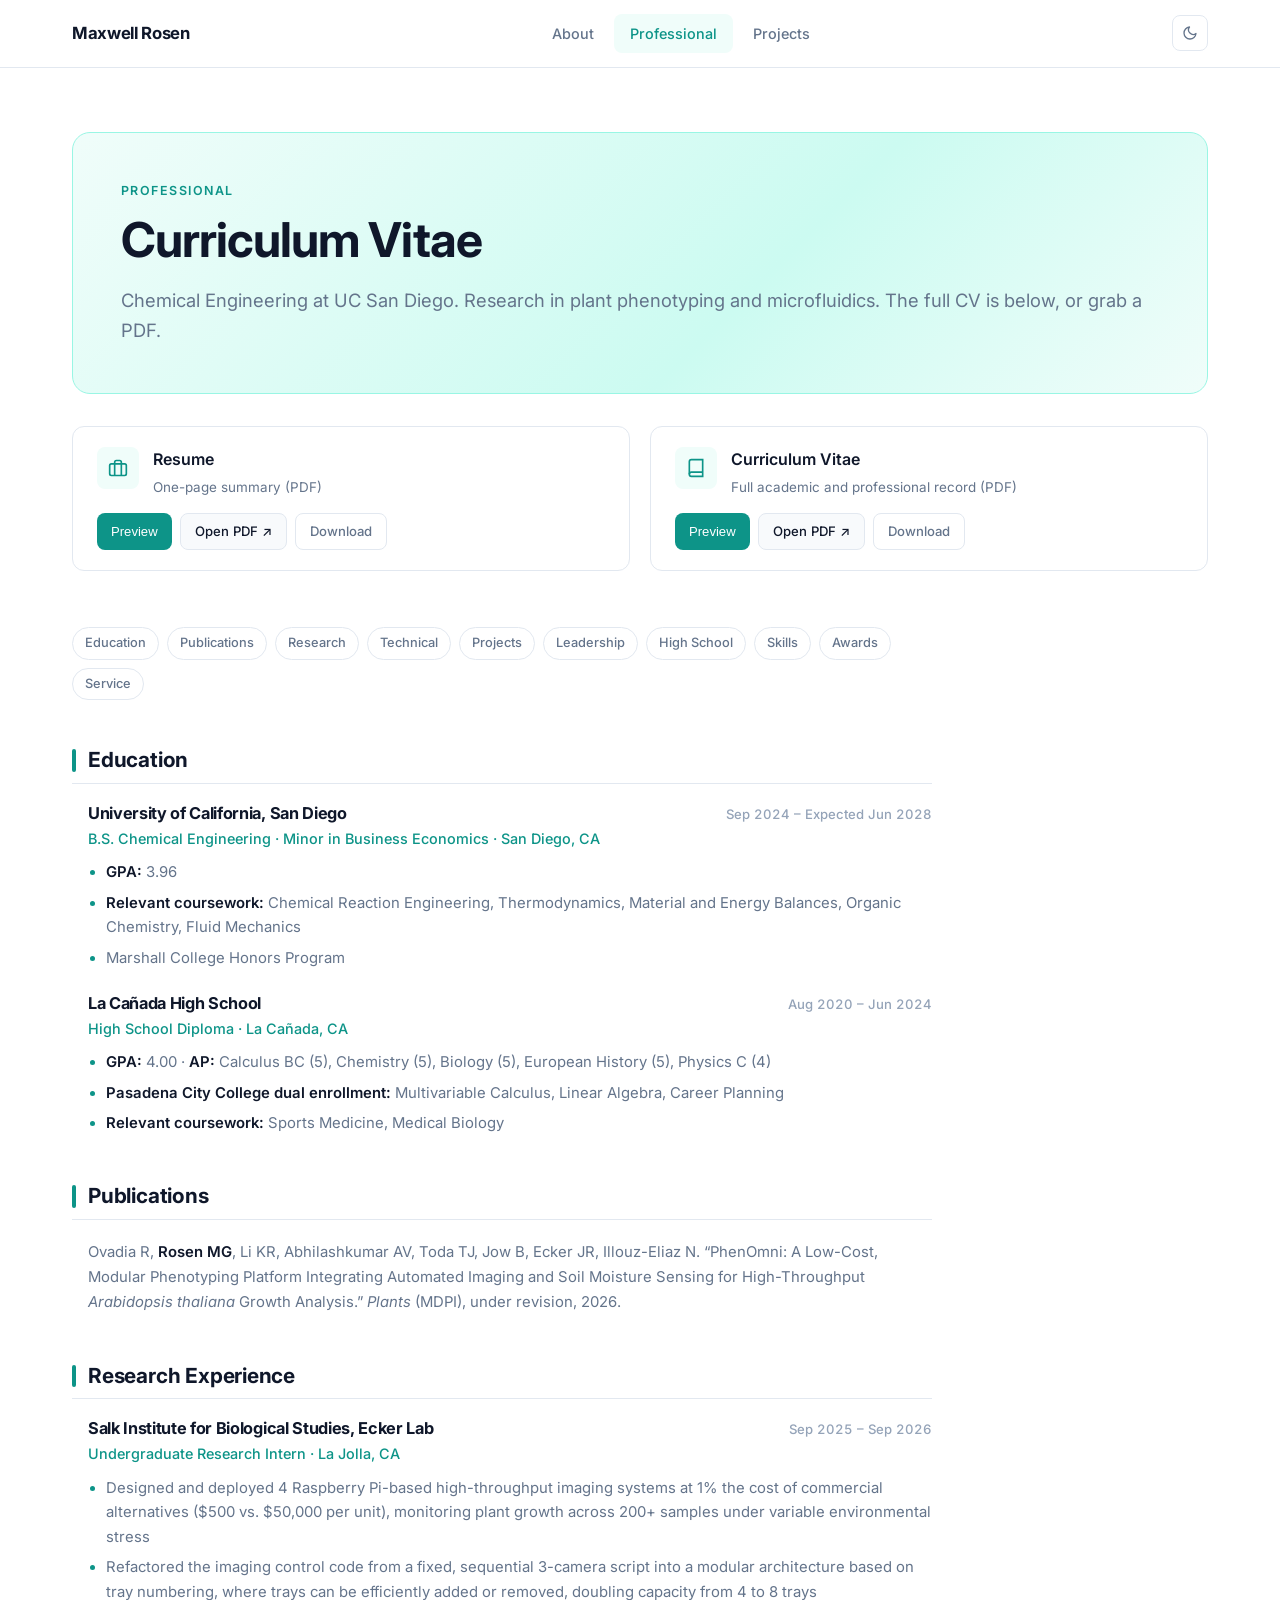
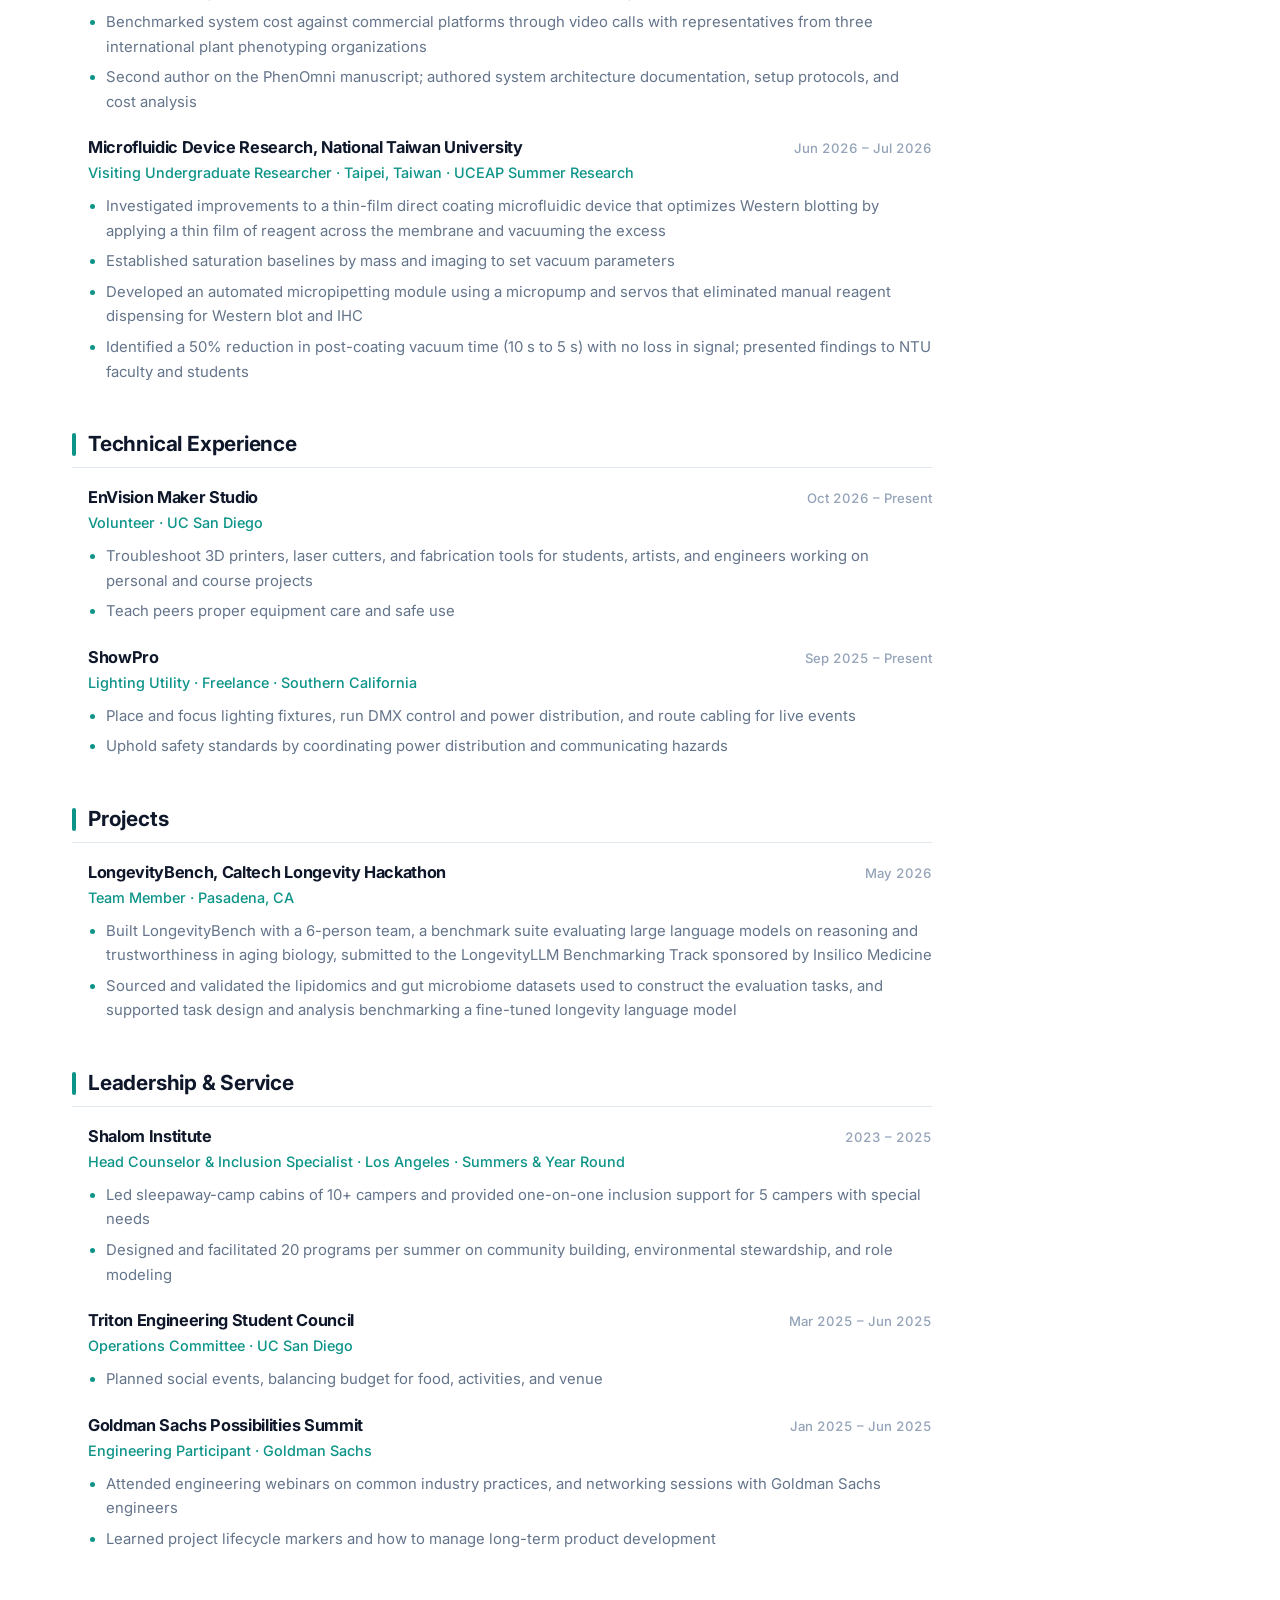
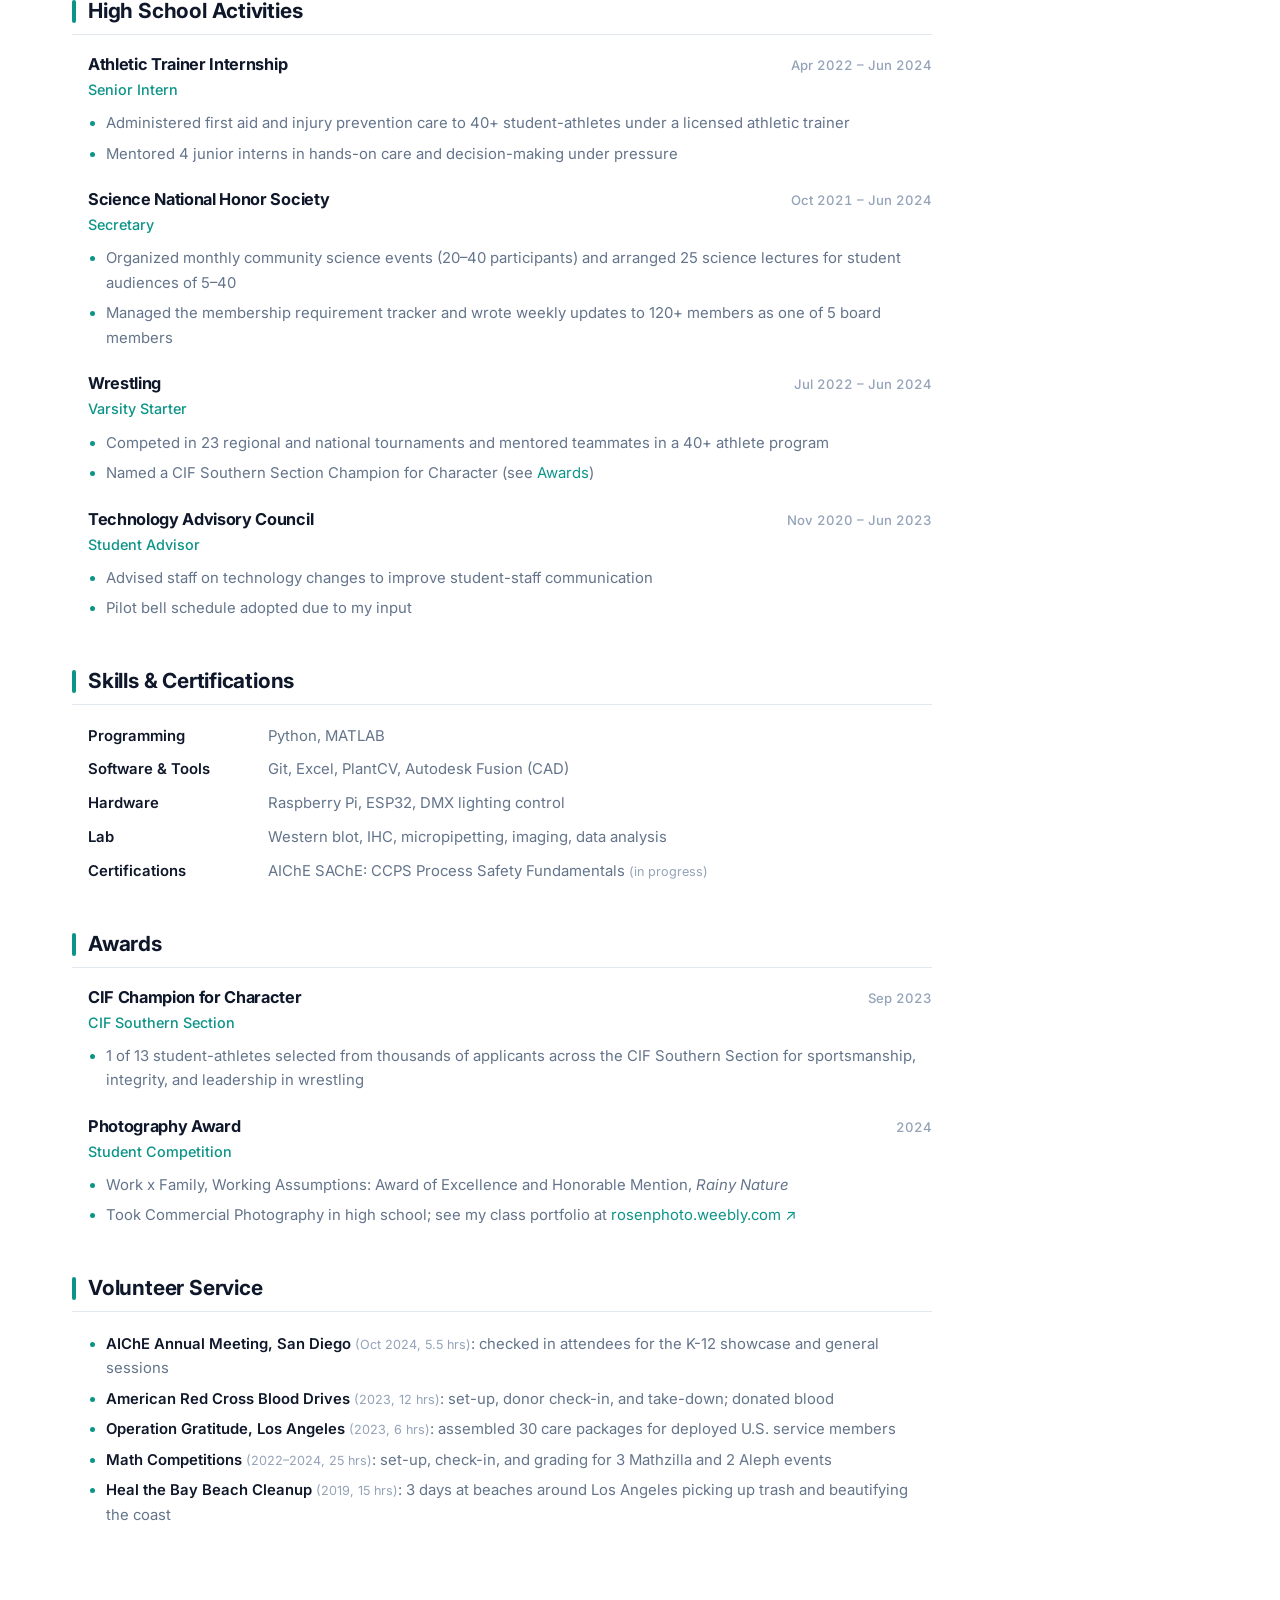
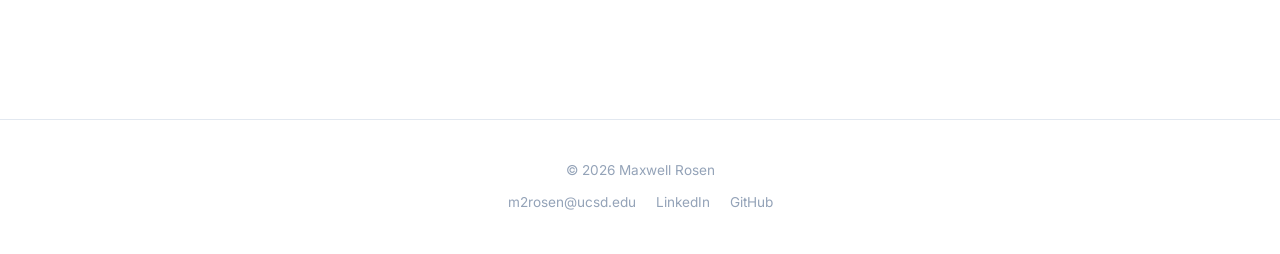
==== commit 034823ec: "Restore PDF previews and update resume - Resume and CV cards get a Preview button again; it opens th" ====
--- a/professional.html
+++ b/professional.html
@@ -49,26 +49,8 @@
 </head>
 <body>
 
-<!-- ── Navigation ──────────────────────────────────────────── -->
-<nav class="nav">
-  <div class="nav-inner">
-    <a class="nav-brand" href="index.html">Maxwell Rosen</a>
-    <div class="nav-links">
-      <a href="index.html">About</a>
-      <a href="professional.html">Professional</a>
-      <a href="projects.html">Projects</a>
-    </div>
-    <button class="theme-toggle" aria-label="Toggle dark mode"></button>
-    <button class="nav-hamburger" id="hamburger" aria-label="Open menu" aria-expanded="false">
-      <span></span><span></span><span></span>
-    </button>
-  </div>
-</nav>
-<div class="nav-drawer" id="nav-drawer">
-  <a href="index.html">About</a>
-  <a href="professional.html">Professional</a>
-  <a href="projects.html">Projects</a>
-</div>
+<!-- ── Navigation (shared, edit js/nav.js) ──────────────────── -->
+<script src="js/nav.js"></script>
 
 <!-- ── Main ──────────────────────────────────────────────────── -->
 <main>
@@ -87,6 +69,7 @@
     <!-- ═══════════════════════════════════════════
          PDF DOWNLOADS
          ═══════════════════════════════════════════ -->
+    <div class="docs-block">
     <div class="doc-grid doc-grid-compact">
 
       <div class="doc-card">
@@ -103,8 +86,9 @@
           </div>
         </div>
         <div class="doc-card-actions">
-          <a class="btn btn-primary btn-sm" href="documents/resume.pdf" target="_blank" rel="noopener">Open PDF ↗</a>
-          <a class="btn btn-secondary btn-sm" href="documents/resume.pdf" download>Download</a>
+          <button class="btn btn-primary btn-sm preview-btn" data-doc="resume" data-src="documents/resume.pdf" data-title="Resume" aria-controls="doc-preview" aria-expanded="false">Preview</button>
+          <a class="btn btn-secondary btn-sm" href="documents/resume.pdf" target="_blank" rel="noopener">Open PDF ↗</a>
+          <a class="btn btn-ghost btn-sm" href="documents/resume.pdf" download>Download</a>
         </div>
       </div>
 
@@ -122,12 +106,23 @@
           </div>
         </div>
         <div class="doc-card-actions">
-          <a class="btn btn-primary btn-sm" href="documents/cv.pdf" target="_blank" rel="noopener">Open PDF ↗</a>
-          <a class="btn btn-secondary btn-sm" href="documents/cv.pdf" download>Download</a>
+          <button class="btn btn-primary btn-sm preview-btn" data-doc="cv" data-src="documents/cv.pdf" data-title="Curriculum Vitae" aria-controls="doc-preview" aria-expanded="false">Preview</button>
+          <a class="btn btn-secondary btn-sm" href="documents/cv.pdf" target="_blank" rel="noopener">Open PDF ↗</a>
+          <a class="btn btn-ghost btn-sm" href="documents/cv.pdf" download>Download</a>
         </div>
       </div>
 
     </div>
+
+    <!-- One shared preview area for both PDFs (filled by the script at the bottom) -->
+    <div class="doc-preview-panel doc-preview-shared" id="doc-preview" hidden>
+      <div class="doc-preview-bar">
+        <span class="preview-title" id="doc-preview-title"></span>
+        <button class="btn btn-ghost btn-sm" id="doc-preview-close">Close</button>
+      </div>
+      <div class="doc-iframe-wrap" id="doc-preview-frame"></div>
+    </div>
+    </div><!-- /docs-block -->
 
     <!-- ═══════════════════════════════════════════
          TEXT CV
@@ -441,6 +436,52 @@
 
 <script>
   document.getElementById('year').textContent = new Date().getFullYear();
+
+  /* ── PDF preview ─────────────────────────────────────────────
+     Preview opens the PDF in the panel below the cards. Clicking the
+     same Preview again (or Close) hides it; the other Preview swaps it.
+     Note: phones (especially iPhone Safari) may show only the first
+     page, which is why "Open PDF" stays next to it. */
+  (function () {
+    const panel   = document.getElementById('doc-preview');
+    const frame   = document.getElementById('doc-preview-frame');
+    const titleEl = document.getElementById('doc-preview-title');
+    const buttons = document.querySelectorAll('.preview-btn');
+    let current = null;
+
+    function reset() {
+      buttons.forEach(b => {
+        b.textContent = 'Preview';
+        b.classList.remove('preview-btn-active');
+        b.setAttribute('aria-expanded', 'false');
+      });
+    }
+
+    function close() {
+      panel.hidden = true;
+      frame.innerHTML = '';
+      current = null;
+      reset();
+    }
+
+    function open(btn) {
+      const { doc, src, title } = btn.dataset;
+      reset();
+      btn.textContent = 'Close preview';
+      btn.classList.add('preview-btn-active');
+      btn.setAttribute('aria-expanded', 'true');
+      titleEl.textContent = title;
+      frame.innerHTML = `<iframe src="${src}" title="${title} PDF preview"></iframe>`;
+      panel.hidden = false;
+      current = doc;
+      panel.scrollIntoView({ behavior: 'smooth', block: 'nearest' });
+    }
+
+    buttons.forEach(btn => btn.addEventListener('click', () => {
+      if (current === btn.dataset.doc) close(); else open(btn);
+    }));
+    document.getElementById('doc-preview-close').addEventListener('click', close);
+  })();
 </script>
 <script src="js/main.js"></script>
 </body>
--- a/css/style.css
+++ b/css/style.css
@@ -524,6 +524,12 @@
 }
 .interest-content strong { color: var(--text); font-weight: 600; }
 .interest-content .modal-gallery { margin-top: 24px; }
+.modal-gallery.portrait img { aspect-ratio: 3/4; }
+/* Masonry: mixed wide/tall photos, no cropping */
+.modal-gallery.masonry { display: block; columns: 2 220px; column-gap: 12px; }
+.modal-gallery.masonry figure { break-inside: avoid; margin: 0 0 14px; }
+.modal-gallery.masonry img { aspect-ratio: auto; height: auto; }
+.interest-content figcaption { font-size: 0.78rem; margin-top: 6px; }
 
 .favorites-list {
   list-style: none;
@@ -709,9 +715,26 @@
   padding: 32px;
 }
 
+.docs-block { margin-bottom: 56px; }
 .doc-grid-compact {
   grid-template-columns: repeat(auto-fit, minmax(280px, 1fr));
-  margin-bottom: 56px;
+  margin-bottom: 0;
+}
+
+/* Shared PDF preview under the Resume/CV cards */
+.doc-preview-shared {
+  display: block;
+  margin-top: 20px;
+  border: 1px solid var(--border);
+  border-radius: var(--radius);
+  overflow: hidden;
+}
+.doc-preview-shared[hidden] { display: none; }
+.doc-preview-shared .doc-iframe-wrap { height: min(80vh, 900px); }
+.preview-btn-active {
+  background: var(--accent-soft) !important;
+  color: var(--accent) !important;
+  border: 1px solid var(--accent) !important;
 }
 
 /* ── Text CV ────────────────────────────────────────────────── */
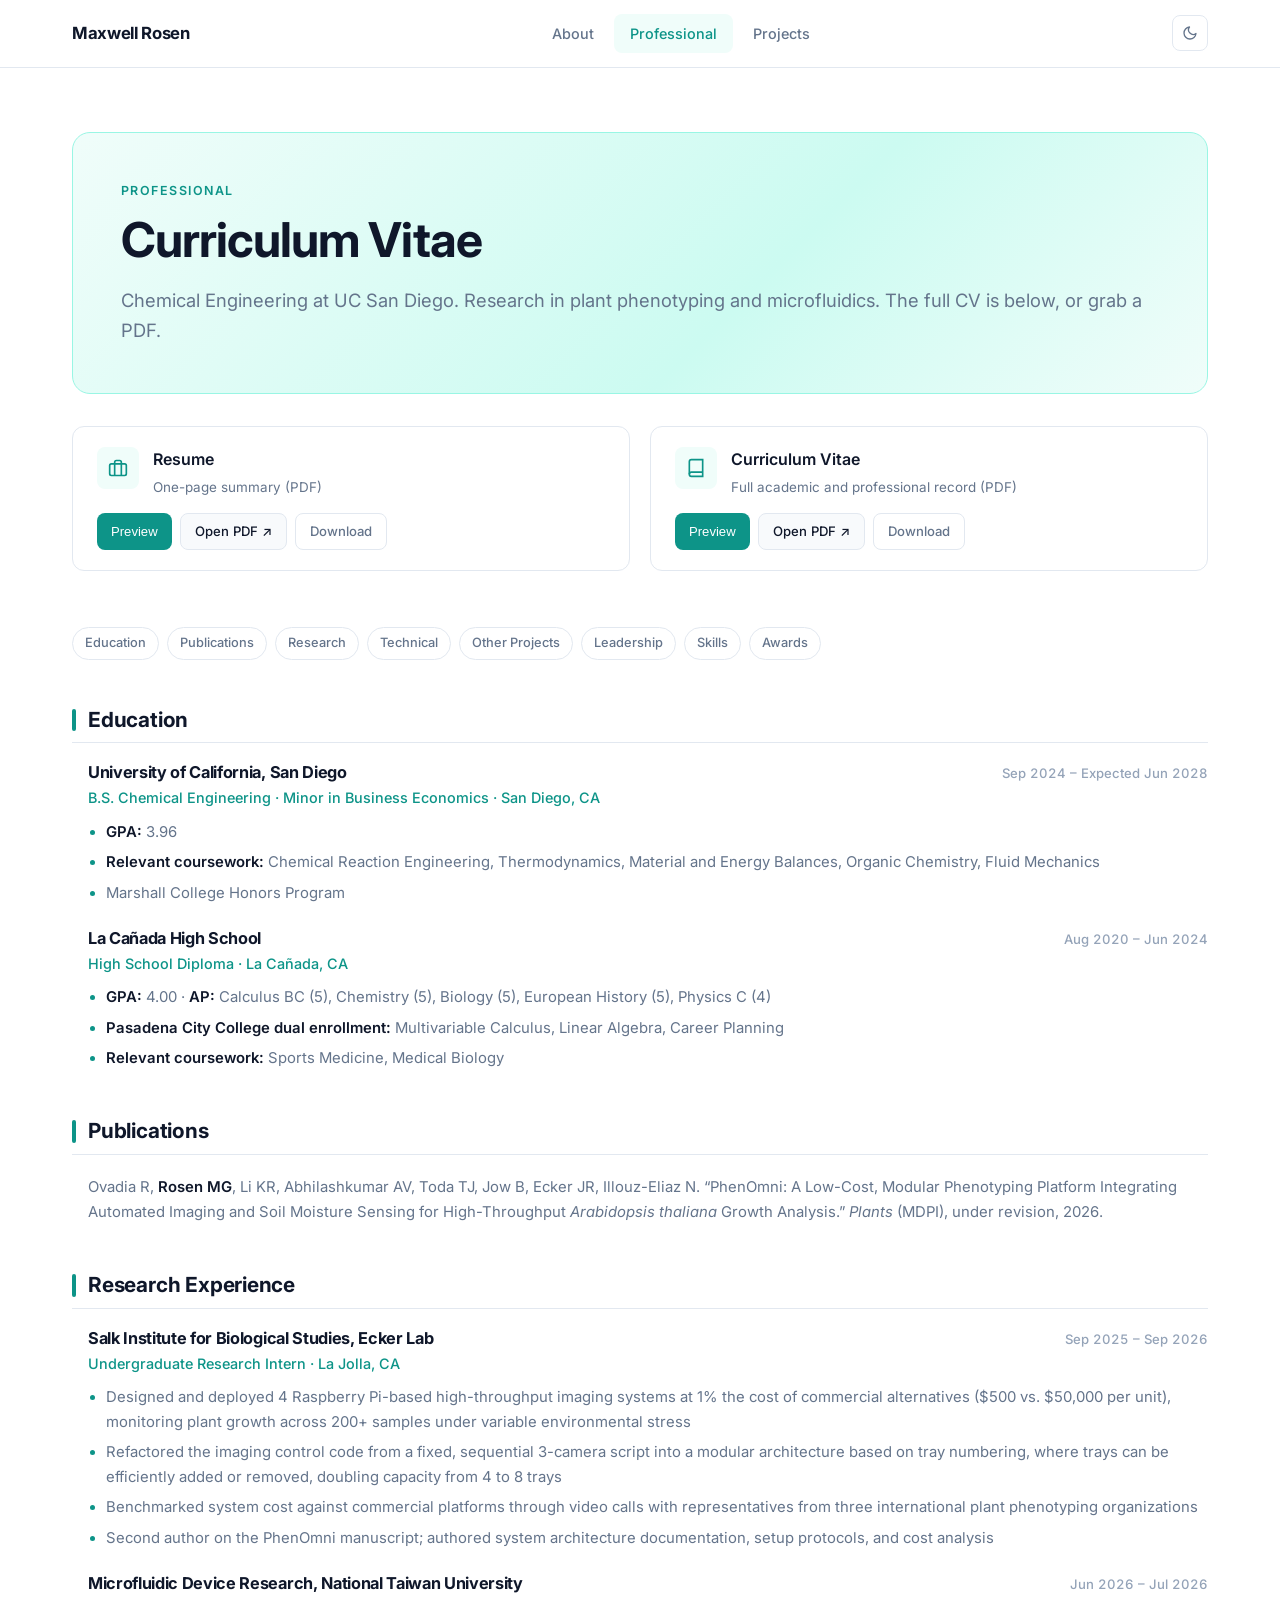
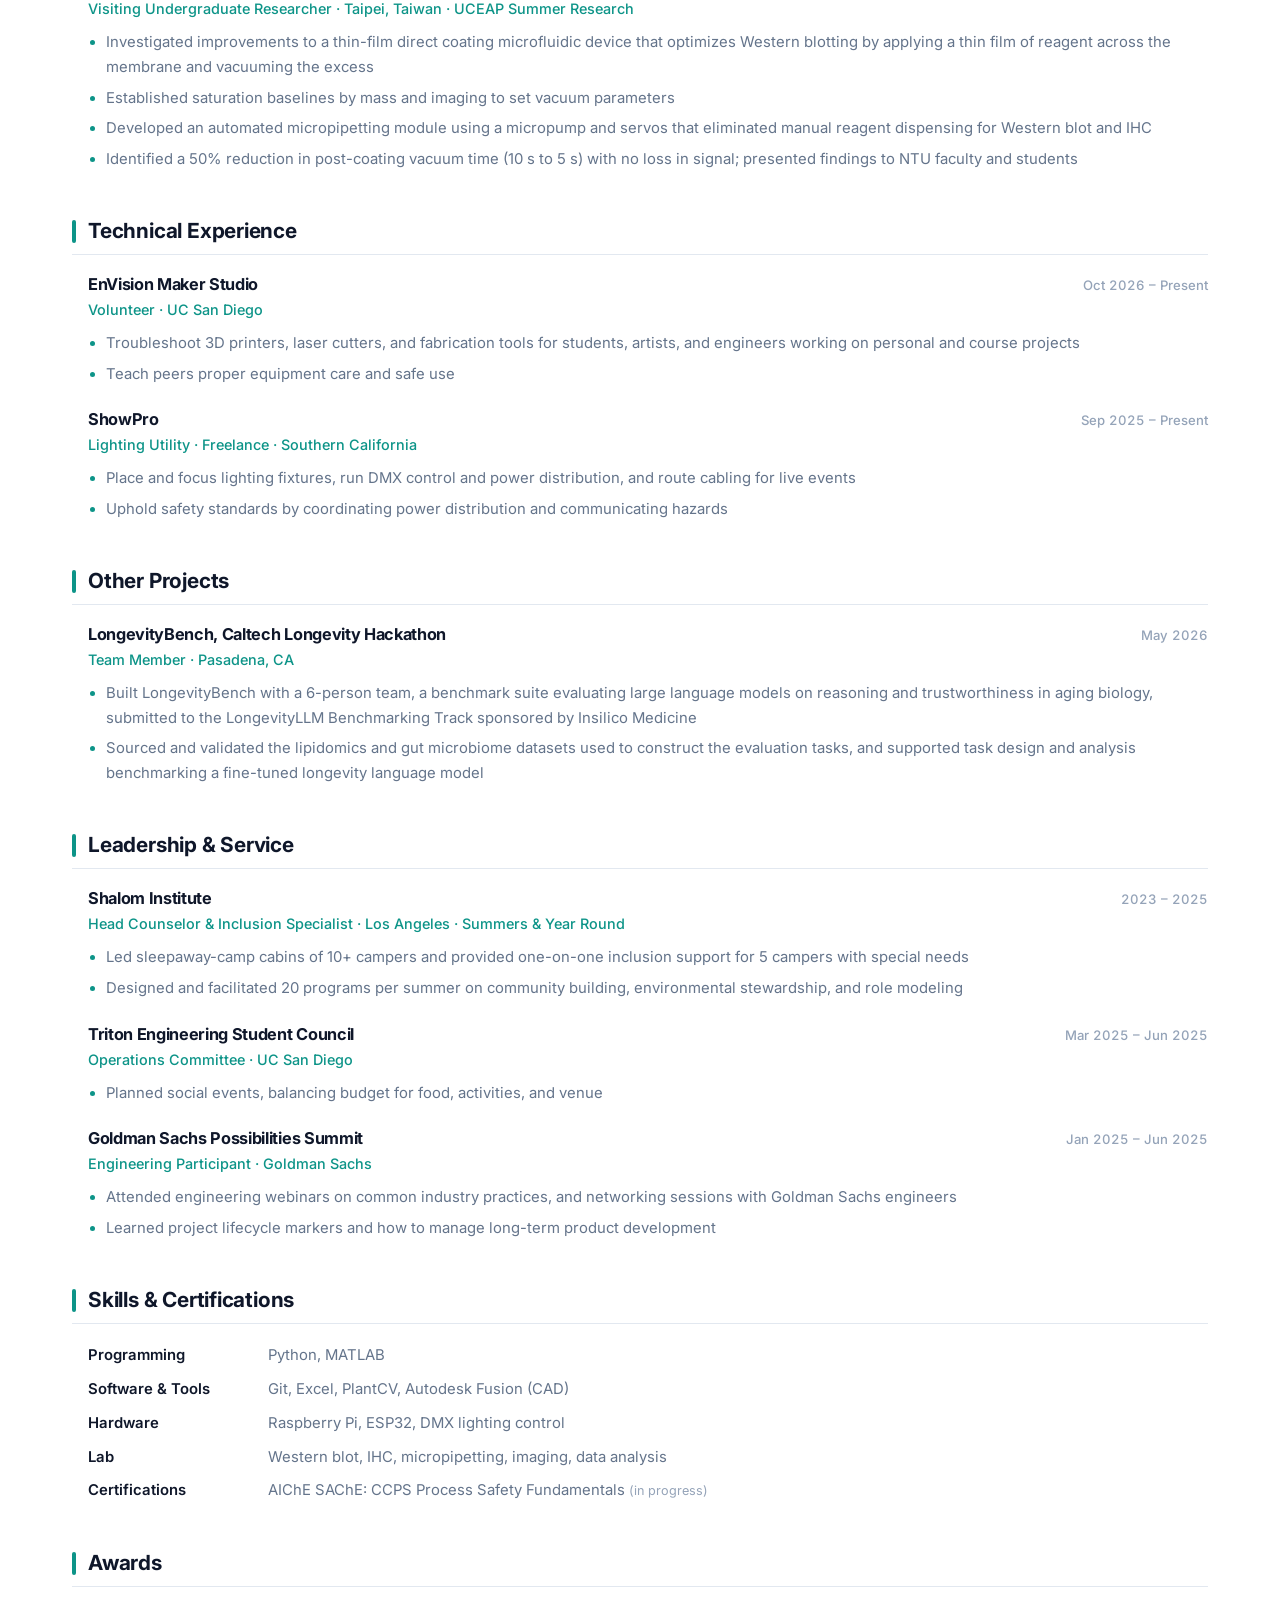
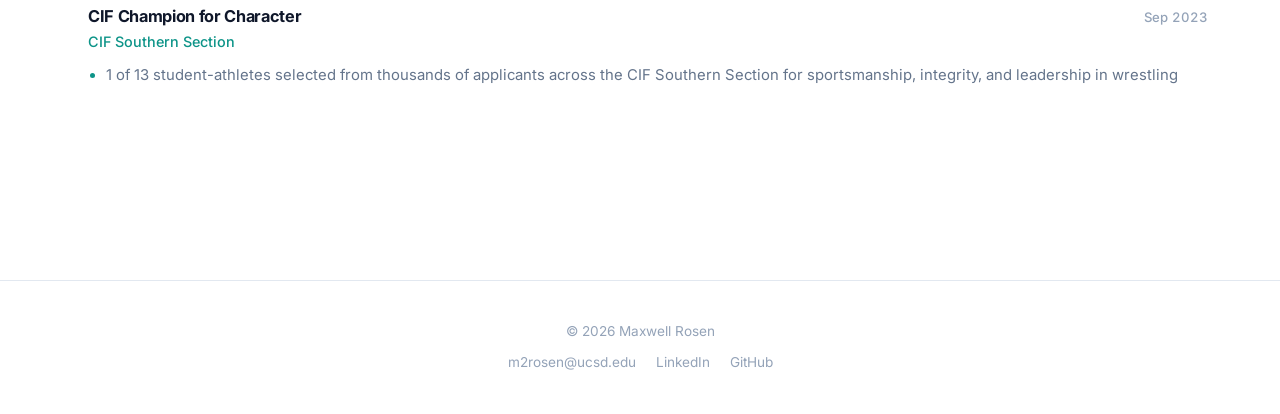
==== commit 53b91b5f: "Trim About and Professional pages, rewrite My Story Remove the Interests & Hobbies section from the " ====
--- a/professional.html
+++ b/professional.html
@@ -135,12 +135,10 @@
         <a href="#publications">Publications</a>
         <a href="#research">Research</a>
         <a href="#technical">Technical</a>
-        <a href="#projects">Projects</a>
+        <a href="#projects">Other Projects</a>
         <a href="#leadership">Leadership</a>
-        <a href="#high-school">High School</a>
         <a href="#skills">Skills</a>
         <a href="#awards">Awards</a>
-        <a href="#service">Service</a>
       </nav>
 
       <!-- ── Education ── -->
@@ -252,7 +250,7 @@
 
       <!-- ── Projects ── -->
       <section class="cv-section" id="projects">
-        <h2 class="cv-heading">Projects</h2>
+        <h2 class="cv-heading">Other Projects</h2>
 
         <article class="cv-entry">
           <div class="cv-entry-head">
@@ -303,59 +301,6 @@
           <ul>
             <li>Attended engineering webinars on common industry practices, and networking sessions with Goldman Sachs engineers</li>
             <li>Learned project lifecycle markers and how to manage long-term product development</li>
-          </ul>
-        </article>
-      </section>
-
-      <!-- ── High School Activities ── -->
-      <section class="cv-section" id="high-school">
-        <h2 class="cv-heading">High School Activities</h2>
-
-        <article class="cv-entry">
-          <div class="cv-entry-head">
-            <h3 class="cv-entry-title">Athletic Trainer Internship</h3>
-            <span class="cv-entry-date">Apr 2022 – Jun 2024</span>
-          </div>
-          <p class="cv-entry-sub">Senior Intern</p>
-          <ul>
-            <li>Administered first aid and injury prevention care to 40+ student-athletes under a licensed athletic trainer</li>
-            <li>Mentored 4 junior interns in hands-on care and decision-making under pressure</li>
-          </ul>
-        </article>
-
-        <article class="cv-entry">
-          <div class="cv-entry-head">
-            <h3 class="cv-entry-title">Science National Honor Society</h3>
-            <span class="cv-entry-date">Oct 2021 – Jun 2024</span>
-          </div>
-          <p class="cv-entry-sub">Secretary</p>
-          <ul>
-            <li>Organized monthly community science events (20–40 participants) and arranged 25 science lectures for student audiences of 5–40</li>
-            <li>Managed the membership requirement tracker and wrote weekly updates to 120+ members as one of 5 board members</li>
-          </ul>
-        </article>
-
-        <article class="cv-entry">
-          <div class="cv-entry-head">
-            <h3 class="cv-entry-title">Wrestling</h3>
-            <span class="cv-entry-date">Jul 2022 – Jun 2024</span>
-          </div>
-          <p class="cv-entry-sub">Varsity Starter</p>
-          <ul>
-            <li>Competed in 23 regional and national tournaments and mentored teammates in a 40+ athlete program</li>
-            <li>Named a CIF Southern Section Champion for Character (see <a href="#awards">Awards</a>)</li>
-          </ul>
-        </article>
-
-        <article class="cv-entry">
-          <div class="cv-entry-head">
-            <h3 class="cv-entry-title">Technology Advisory Council</h3>
-            <span class="cv-entry-date">Nov 2020 – Jun 2023</span>
-          </div>
-          <p class="cv-entry-sub">Student Advisor</p>
-          <ul>
-            <li>Advised staff on technology changes to improve student-staff communication</li>
-            <li>Pilot bell schedule adopted due to my input</li>
           </ul>
         </article>
       </section>
@@ -392,31 +337,6 @@
             <li>1 of 13 student-athletes selected from thousands of applicants across the CIF Southern Section for sportsmanship, integrity, and leadership in wrestling</li>
           </ul>
         </article>
-
-        <article class="cv-entry">
-          <div class="cv-entry-head">
-            <h3 class="cv-entry-title">Photography Award</h3>
-            <span class="cv-entry-date">2024</span>
-          </div>
-          <p class="cv-entry-sub">Student Competition</p>
-          <ul>
-            <li>Work x Family, Working Assumptions: Award of Excellence and Honorable Mention, <em>Rainy Nature</em></li>
-            <li>Took Commercial Photography in high school; see my class portfolio at <a href="https://rosenphoto.weebly.com/" target="_blank" rel="noopener">rosenphoto.weebly.com ↗</a></li>
-          </ul>
-        </article>
-      </section>
-
-      <!-- ── Volunteer Service ── -->
-      <section class="cv-section" id="service">
-        <h2 class="cv-heading">Volunteer Service</h2>
-
-        <ul class="cv-list">
-          <li><strong>AIChE Annual Meeting, San Diego</strong> <span class="cv-muted">(Oct 2024, 5.5 hrs)</span>: checked in attendees for the K-12 showcase and general sessions</li>
-          <li><strong>American Red Cross Blood Drives</strong> <span class="cv-muted">(2023, 12 hrs)</span>: set-up, donor check-in, and take-down; donated blood</li>
-          <li><strong>Operation Gratitude, Los Angeles</strong> <span class="cv-muted">(2023, 6 hrs)</span>: assembled 30 care packages for deployed U.S. service members</li>
-          <li><strong>Math Competitions</strong> <span class="cv-muted">(2022–2024, 25 hrs)</span>: set-up, check-in, and grading for 3 Mathzilla and 2 Aleph events</li>
-          <li><strong>Heal the Bay Beach Cleanup</strong> <span class="cv-muted">(2019, 15 hrs)</span>: 3 days at beaches around Los Angeles picking up trash and beautifying the coast</li>
-        </ul>
       </section>
 
     </div><!-- /cv -->
--- a/css/style.css
+++ b/css/style.css
@@ -738,7 +738,6 @@
 }
 
 /* ── Text CV ────────────────────────────────────────────────── */
-.cv { max-width: 860px; }
 
 .cv-jump {
   display: flex;
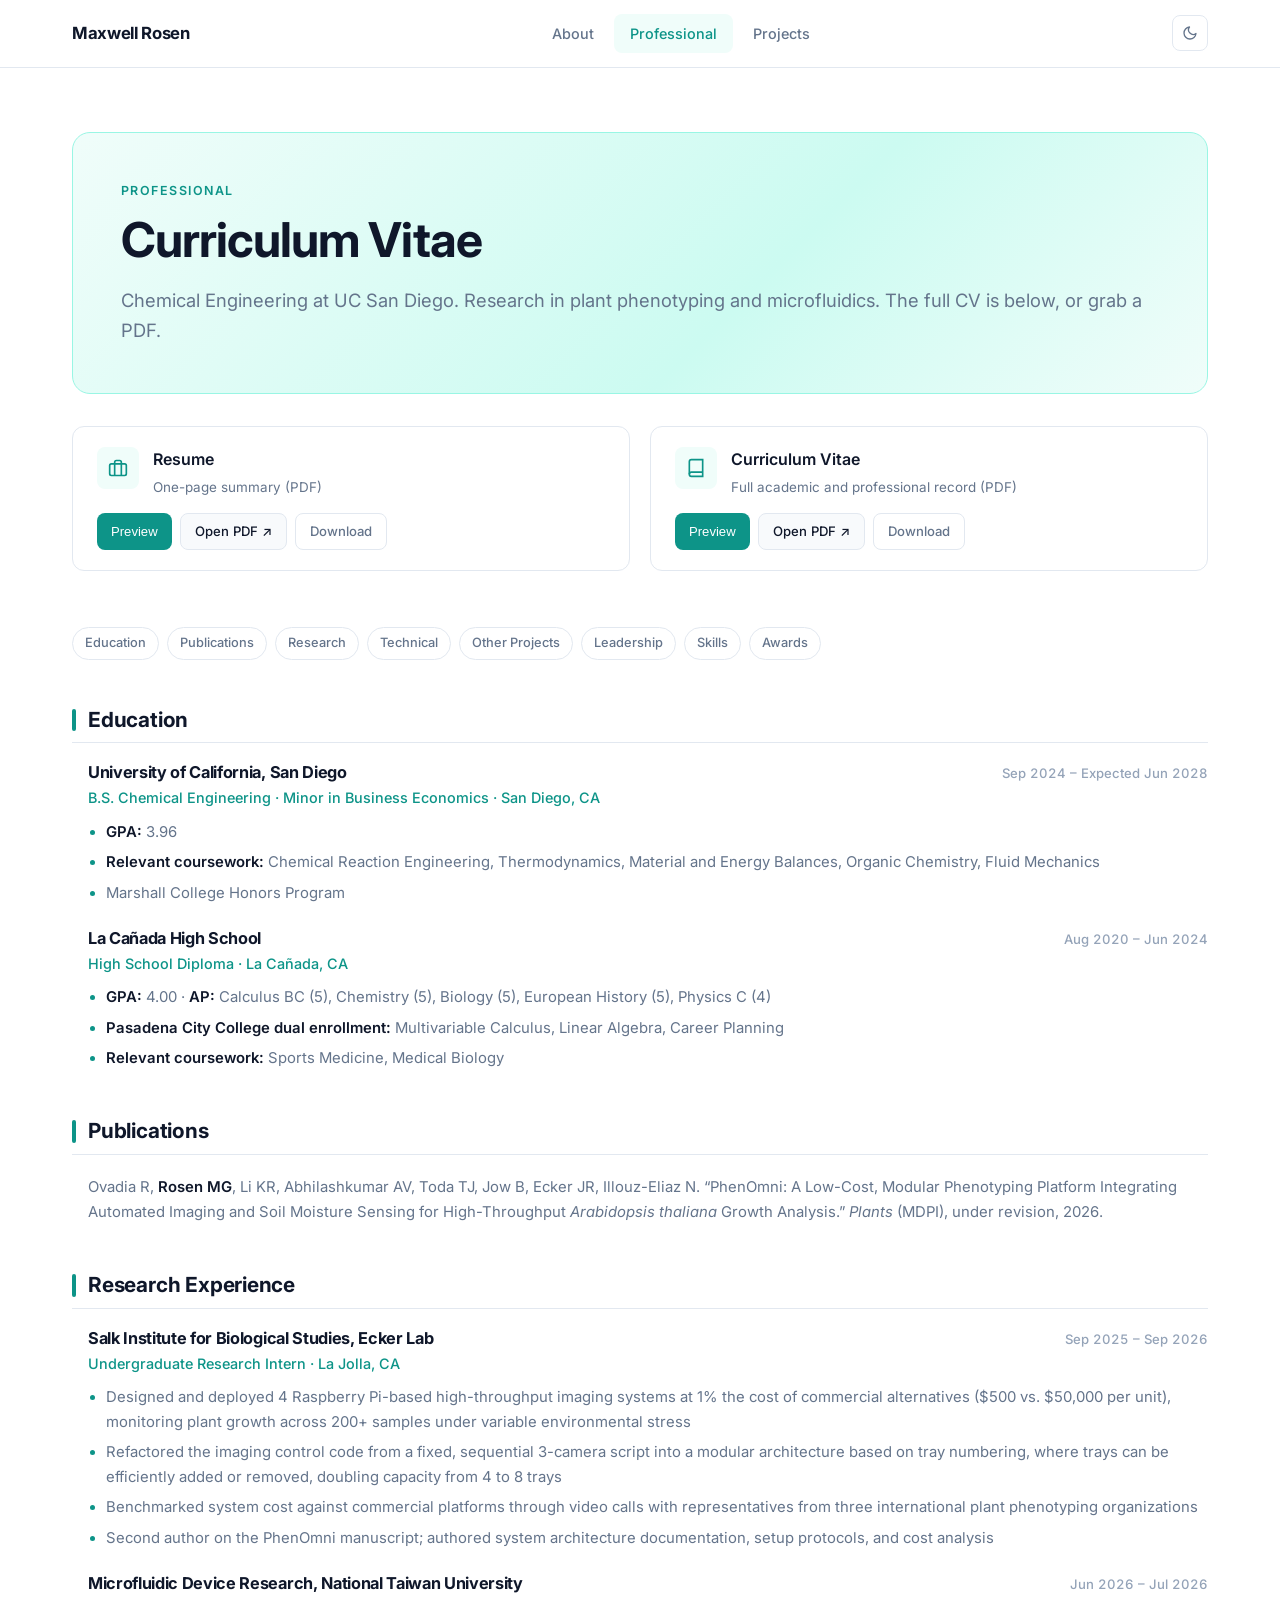
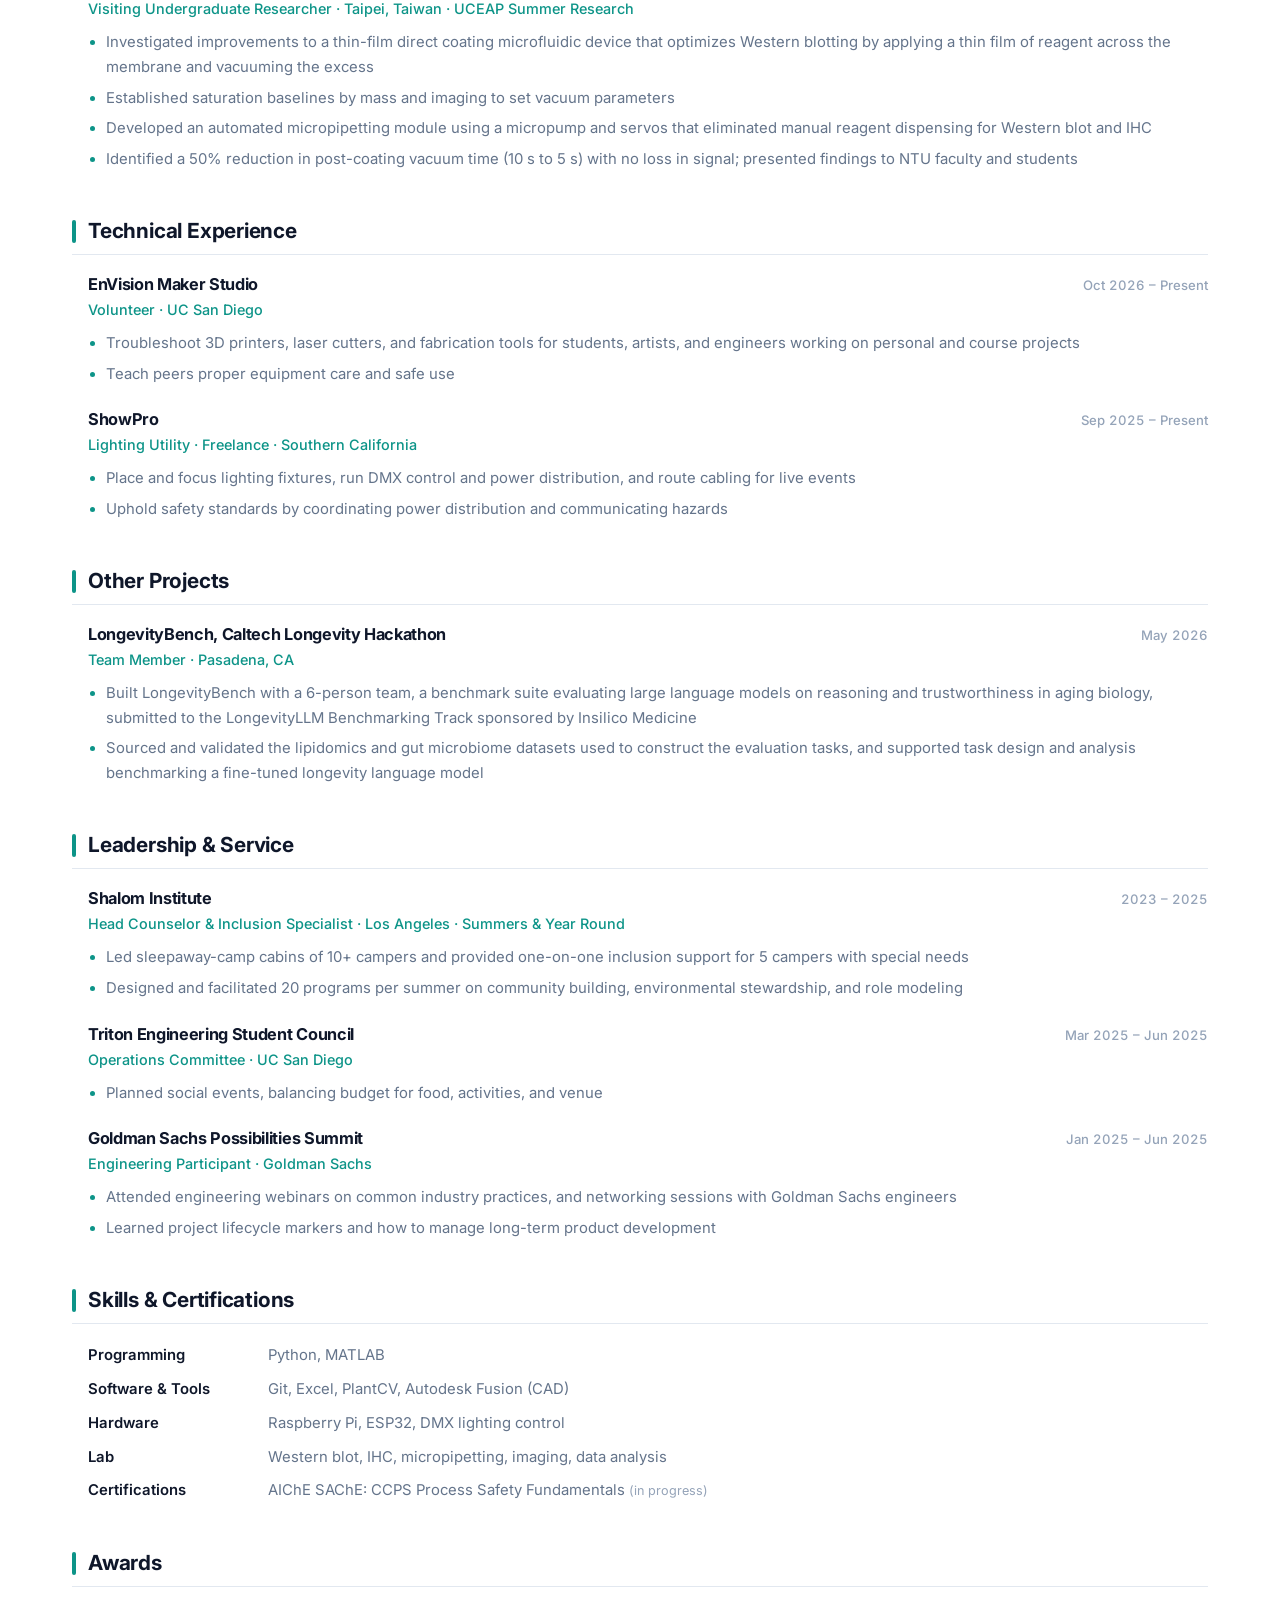
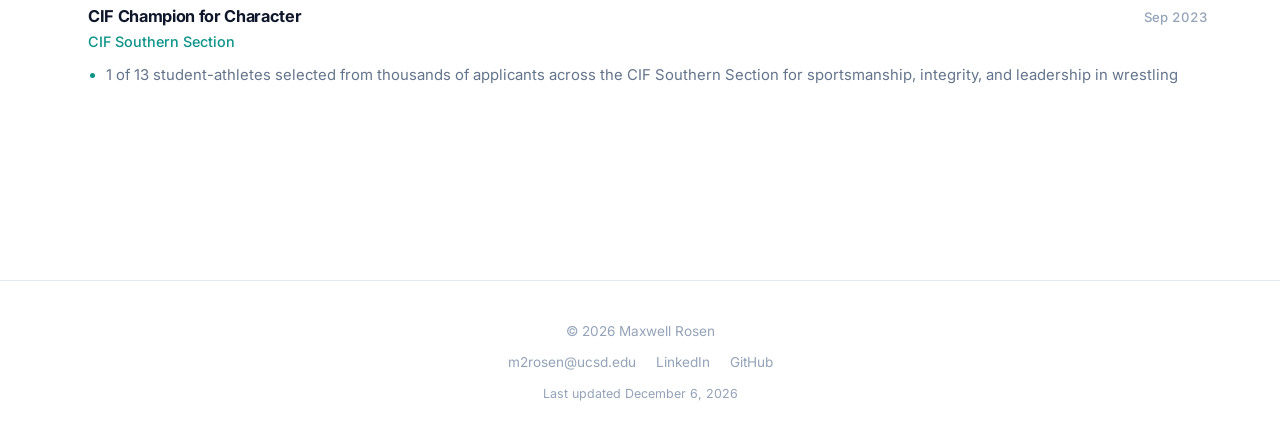
==== commit c9708045: "Add last-updated date to site footer Read the page's Last-Modified header, which GitHub Pages sets o" ====
--- a/professional.html
+++ b/professional.html
@@ -352,6 +352,7 @@
     <a href="https://www.linkedin.com/in/maxwell-rosen-242777299/" target="_blank" rel="noopener" style="color:var(--text-light);font-size:0.85rem;">LinkedIn</a>
     <a href="https://github.com/Maximizizer" target="_blank" rel="noopener" style="color:var(--text-light);font-size:0.85rem;">GitHub</a>
   </div>
+  <p class="footer-updated" hidden>Last updated <time id="last-updated"></time></p>
 </footer>
 
 <script>
--- a/css/style.css
+++ b/css/style.css
@@ -849,6 +849,10 @@
 
 .cv-muted { color: var(--text-light); font-size: 0.85em; }
 
+/* About page: highlighted CV entries */
+.highlight-entries { margin-top: 24px; }
+.highlight-entries .cv-entry { padding-left: 0; }
+
 @media (max-width: 600px) {
   .cv-entry { padding-left: 0; }
   .cv-list { padding-left: 18px; }
@@ -1182,3 +1186,9 @@
   .hero-name { font-size: 2rem; }
   .photo-grid { grid-template-columns: 1fr; }
 }
+
+.footer-updated {
+  margin-top: 10px;
+  font-size: 0.78rem;
+  color: var(--text-light);
+}
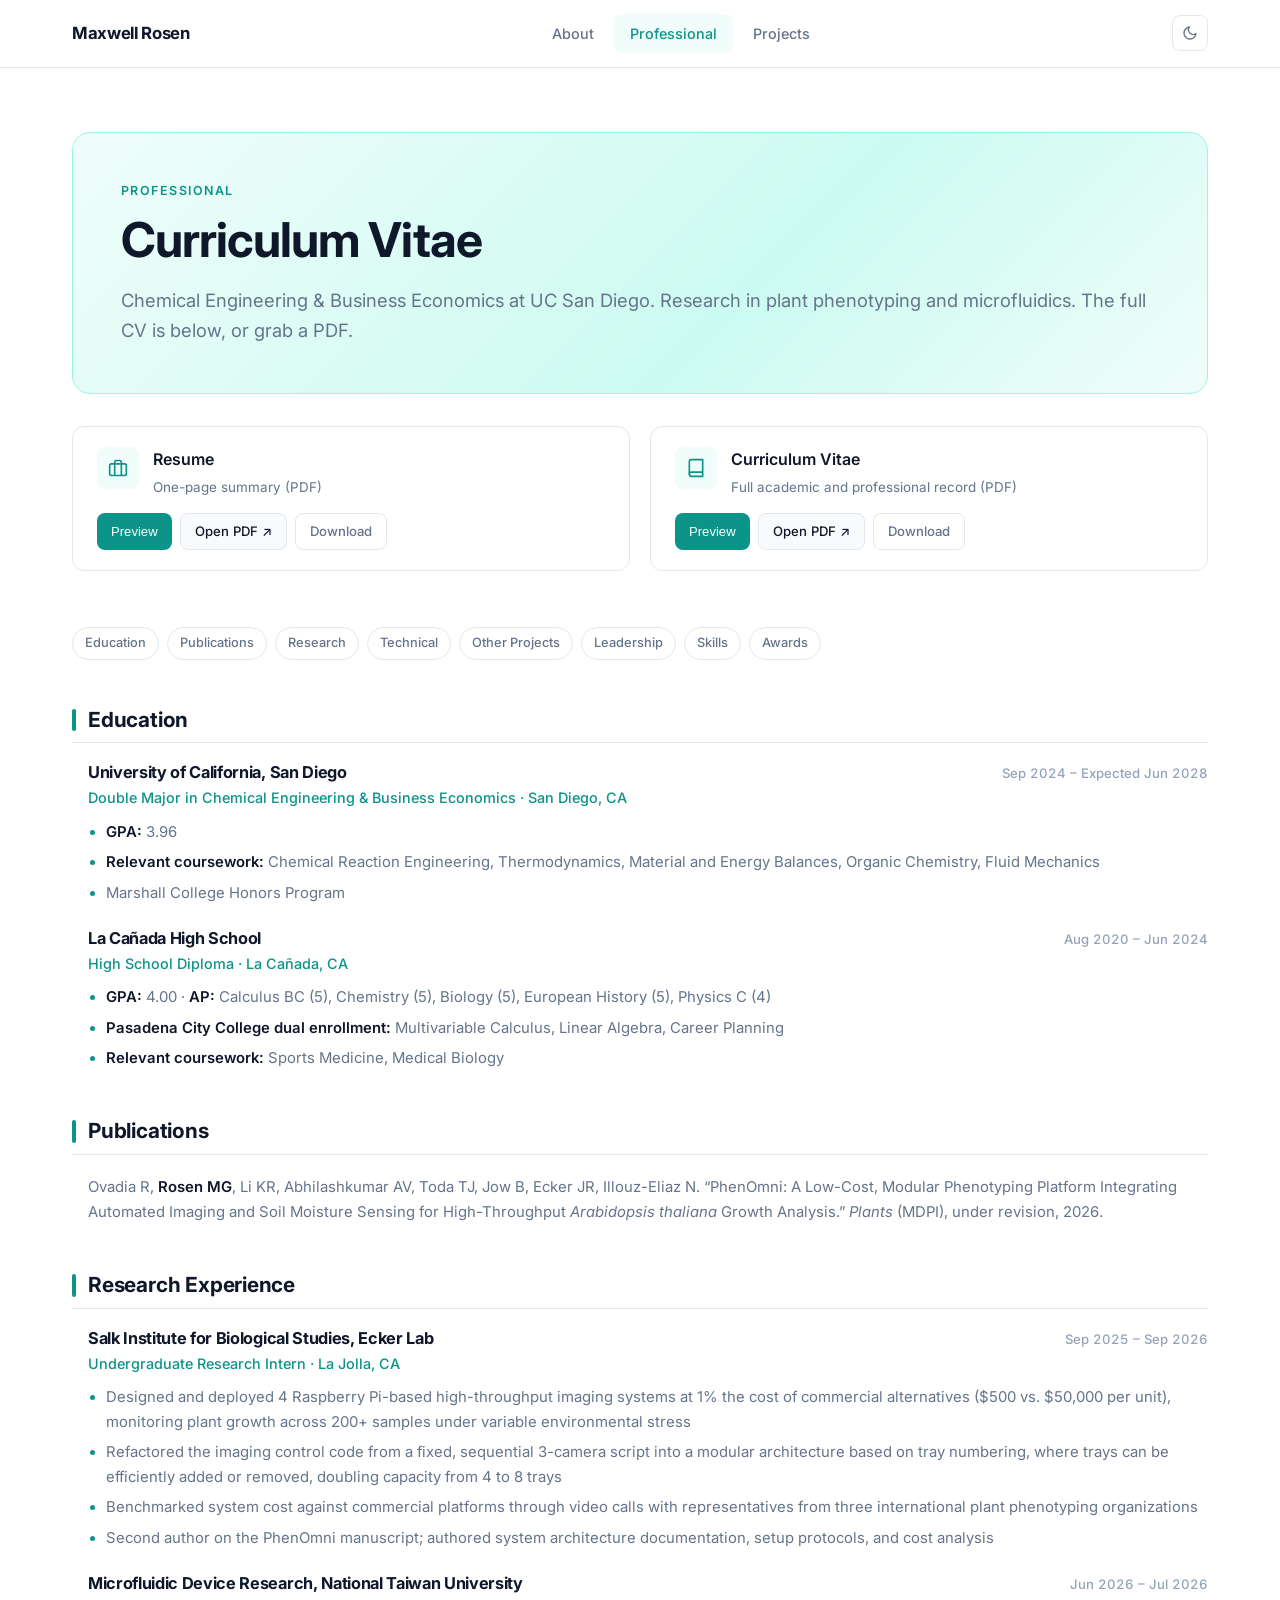
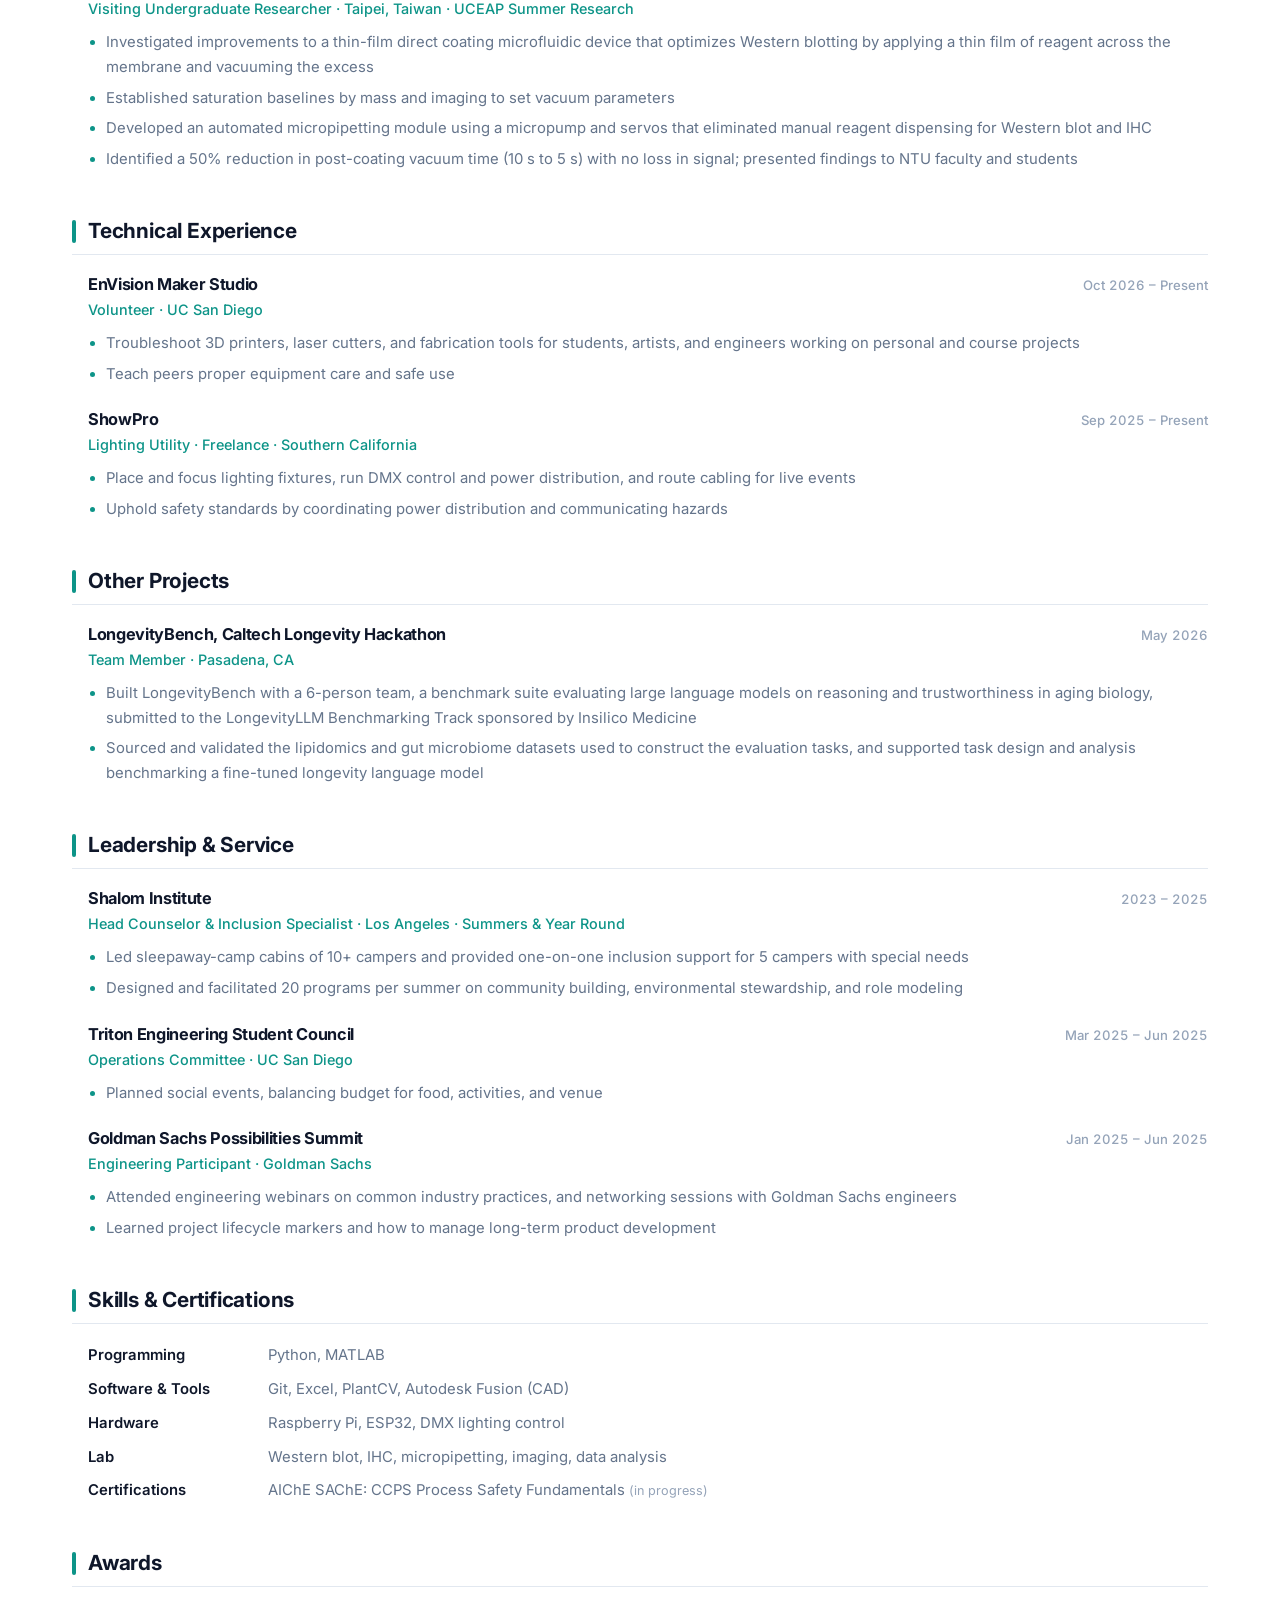
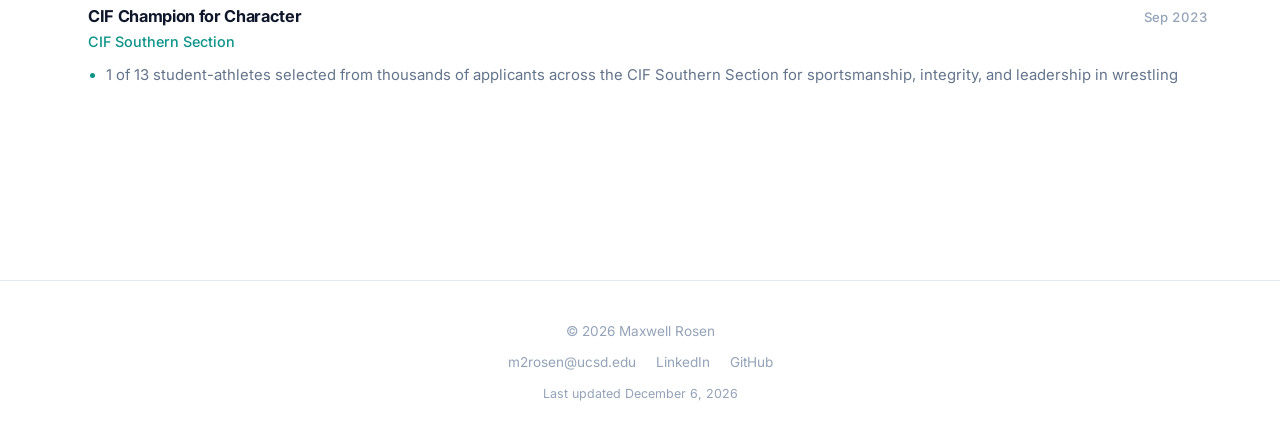
==== commit 8de9e23e: "Update resume/CV and list Business Economics as a double major Co-Authored-By: Claude Opus 5.5 <nore" ====
--- a/professional.html
+++ b/professional.html
@@ -61,7 +61,7 @@
       <p class="section-label">Professional</p>
       <h1 class="page-title">Curriculum Vitae</h1>
       <p class="page-subtitle">
-        Chemical Engineering at UC San Diego. Research in plant phenotyping and microfluidics.
+        Chemical Engineering &amp; Business Economics at UC San Diego. Research in plant phenotyping and microfluidics.
         The full CV is below, or grab a PDF.
       </p>
     </div>
@@ -150,7 +150,7 @@
             <h3 class="cv-entry-title">University of California, San Diego</h3>
             <span class="cv-entry-date">Sep 2024 – Expected Jun 2028</span>
           </div>
-          <p class="cv-entry-sub">B.S. Chemical Engineering · Minor in Business Economics · San Diego, CA</p>
+          <p class="cv-entry-sub">Double Major in Chemical Engineering &amp; Business Economics · San Diego, CA</p>
           <ul>
             <li><strong>GPA:</strong> 3.96</li>
             <li><strong>Relevant coursework:</strong> Chemical Reaction Engineering, Thermodynamics, Material and Energy Balances, Organic Chemistry, Fluid Mechanics</li>
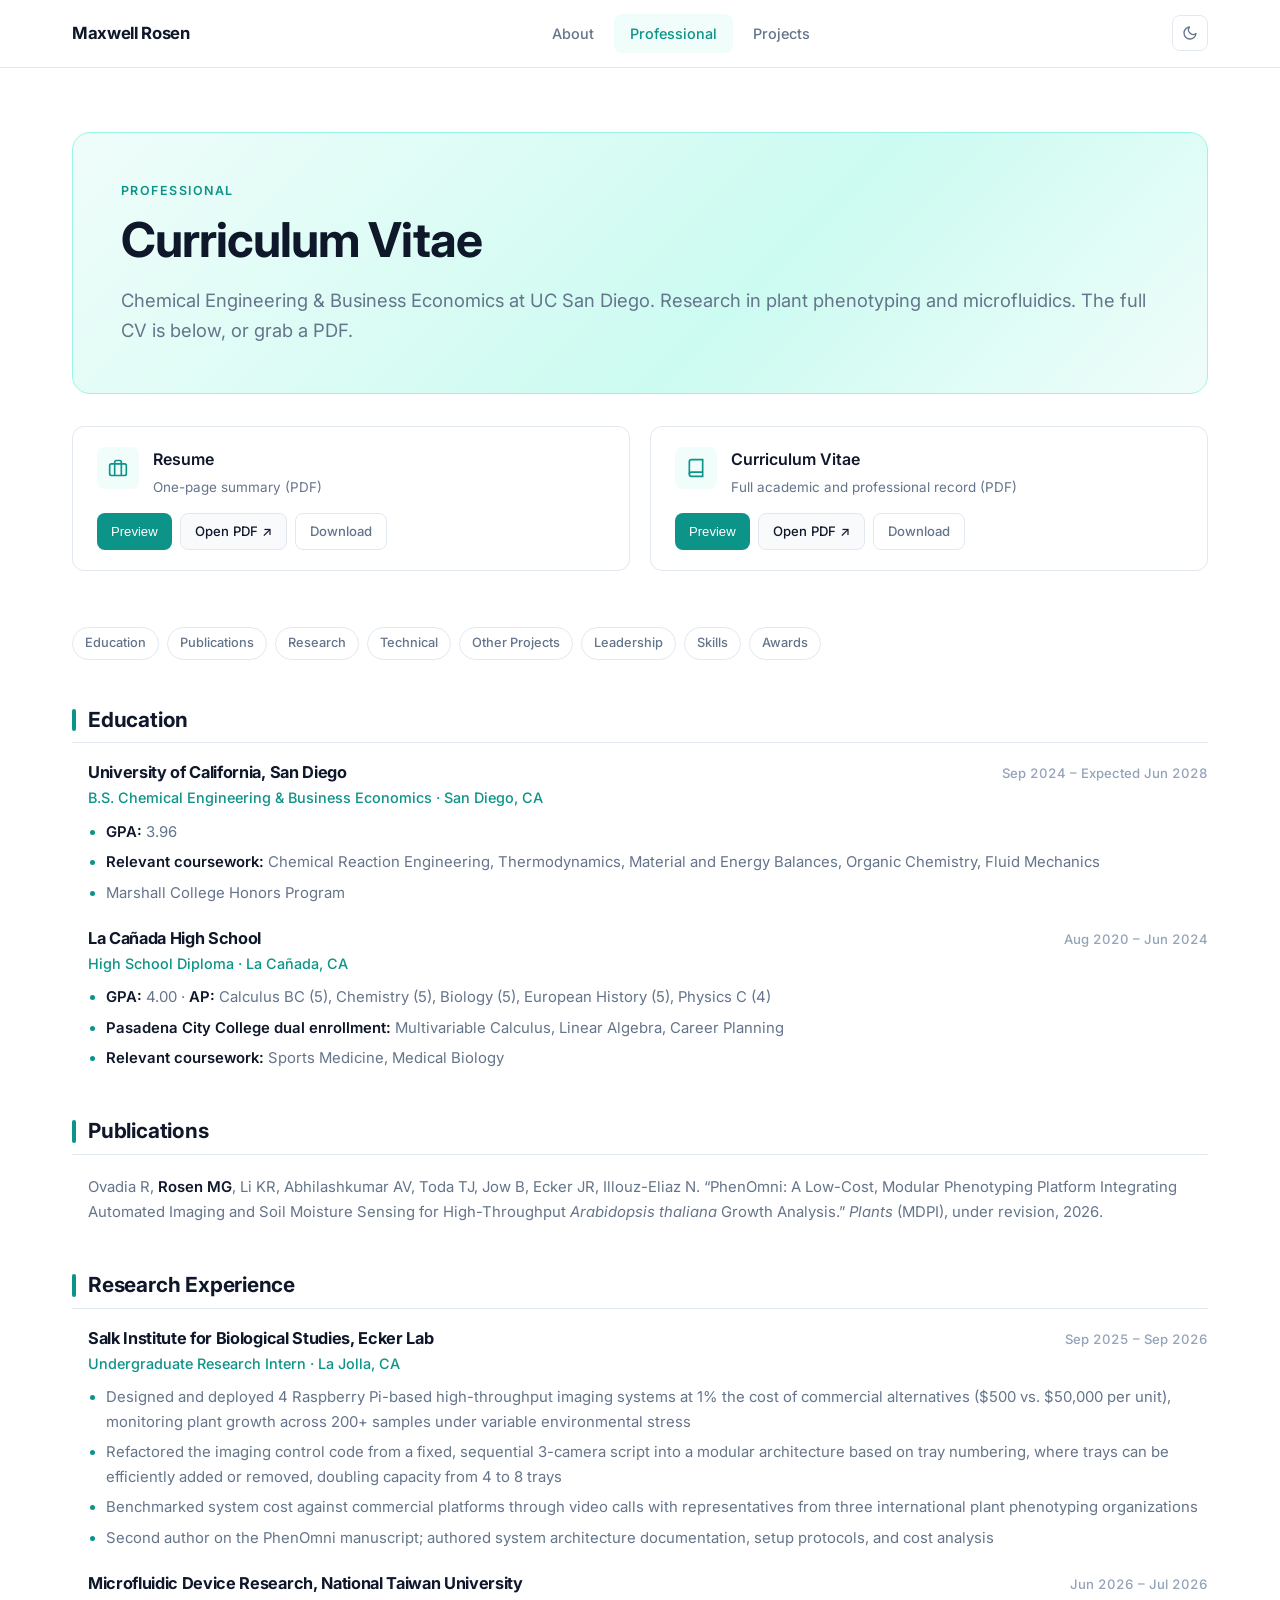
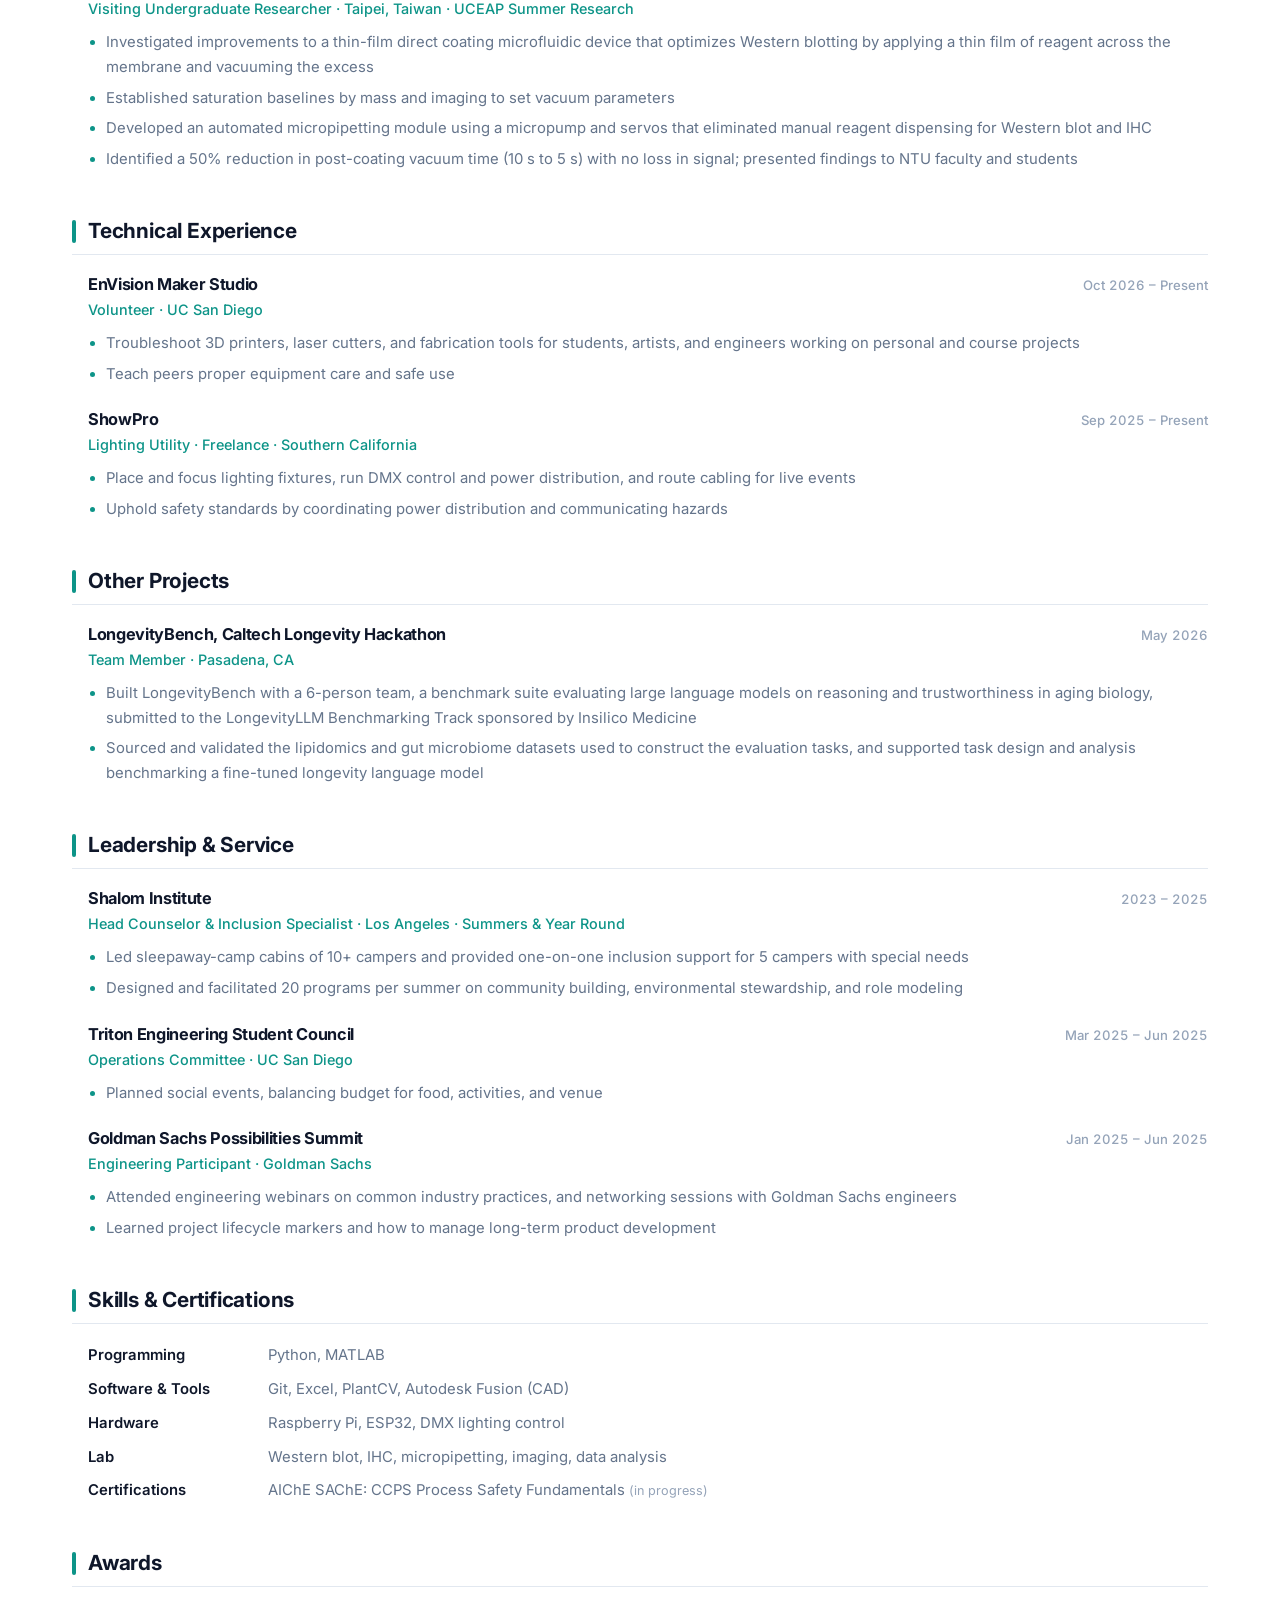
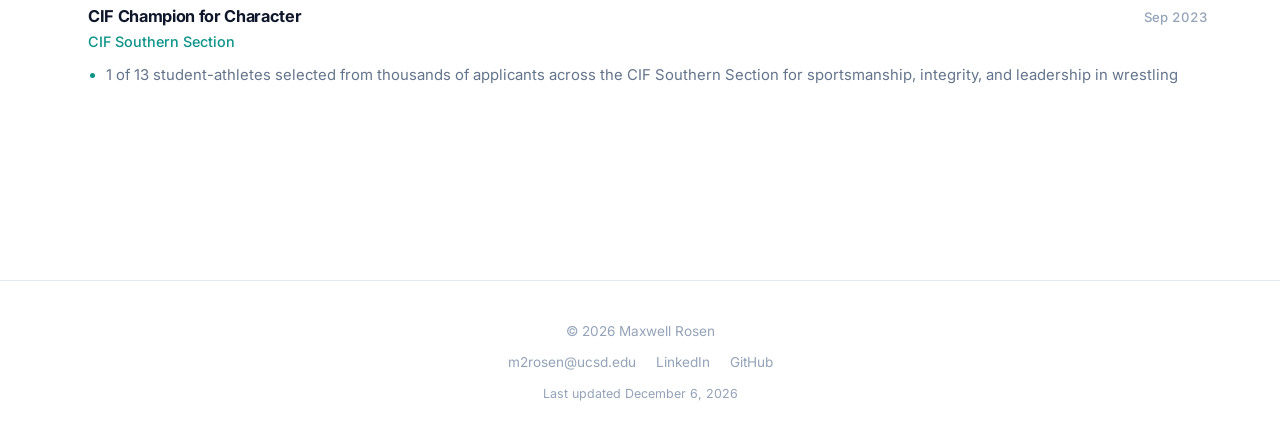
==== commit a2ac3e6f: "Show B.S. on double-major education entry Co-Authored-By: Claude Opus 5.5 <noreply@anthropic.com>" ====
--- a/professional.html
+++ b/professional.html
@@ -150,7 +150,7 @@
             <h3 class="cv-entry-title">University of California, San Diego</h3>
             <span class="cv-entry-date">Sep 2024 – Expected Jun 2028</span>
           </div>
-          <p class="cv-entry-sub">Double Major in Chemical Engineering &amp; Business Economics · San Diego, CA</p>
+          <p class="cv-entry-sub">B.S. Chemical Engineering &amp; Business Economics · San Diego, CA</p>
           <ul>
             <li><strong>GPA:</strong> 3.96</li>
             <li><strong>Relevant coursework:</strong> Chemical Reaction Engineering, Thermodynamics, Material and Energy Balances, Organic Chemistry, Fluid Mechanics</li>
